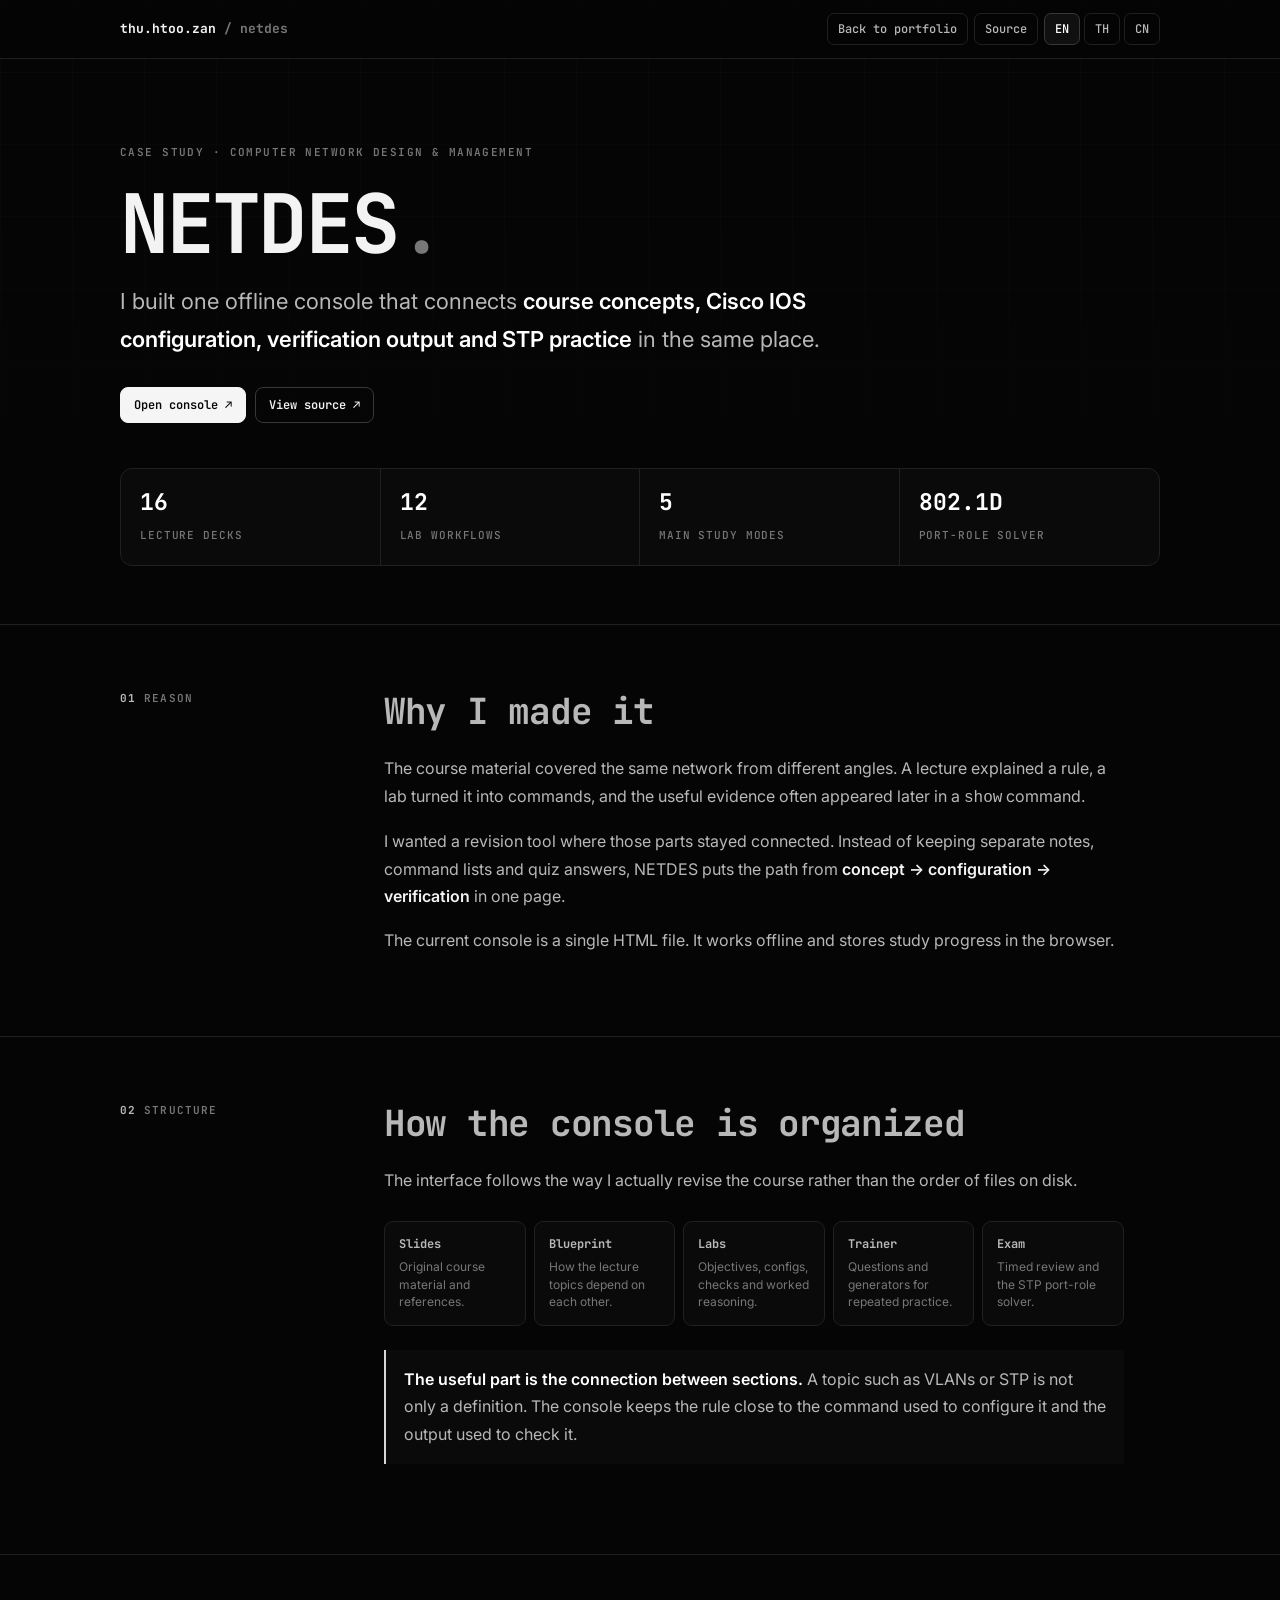
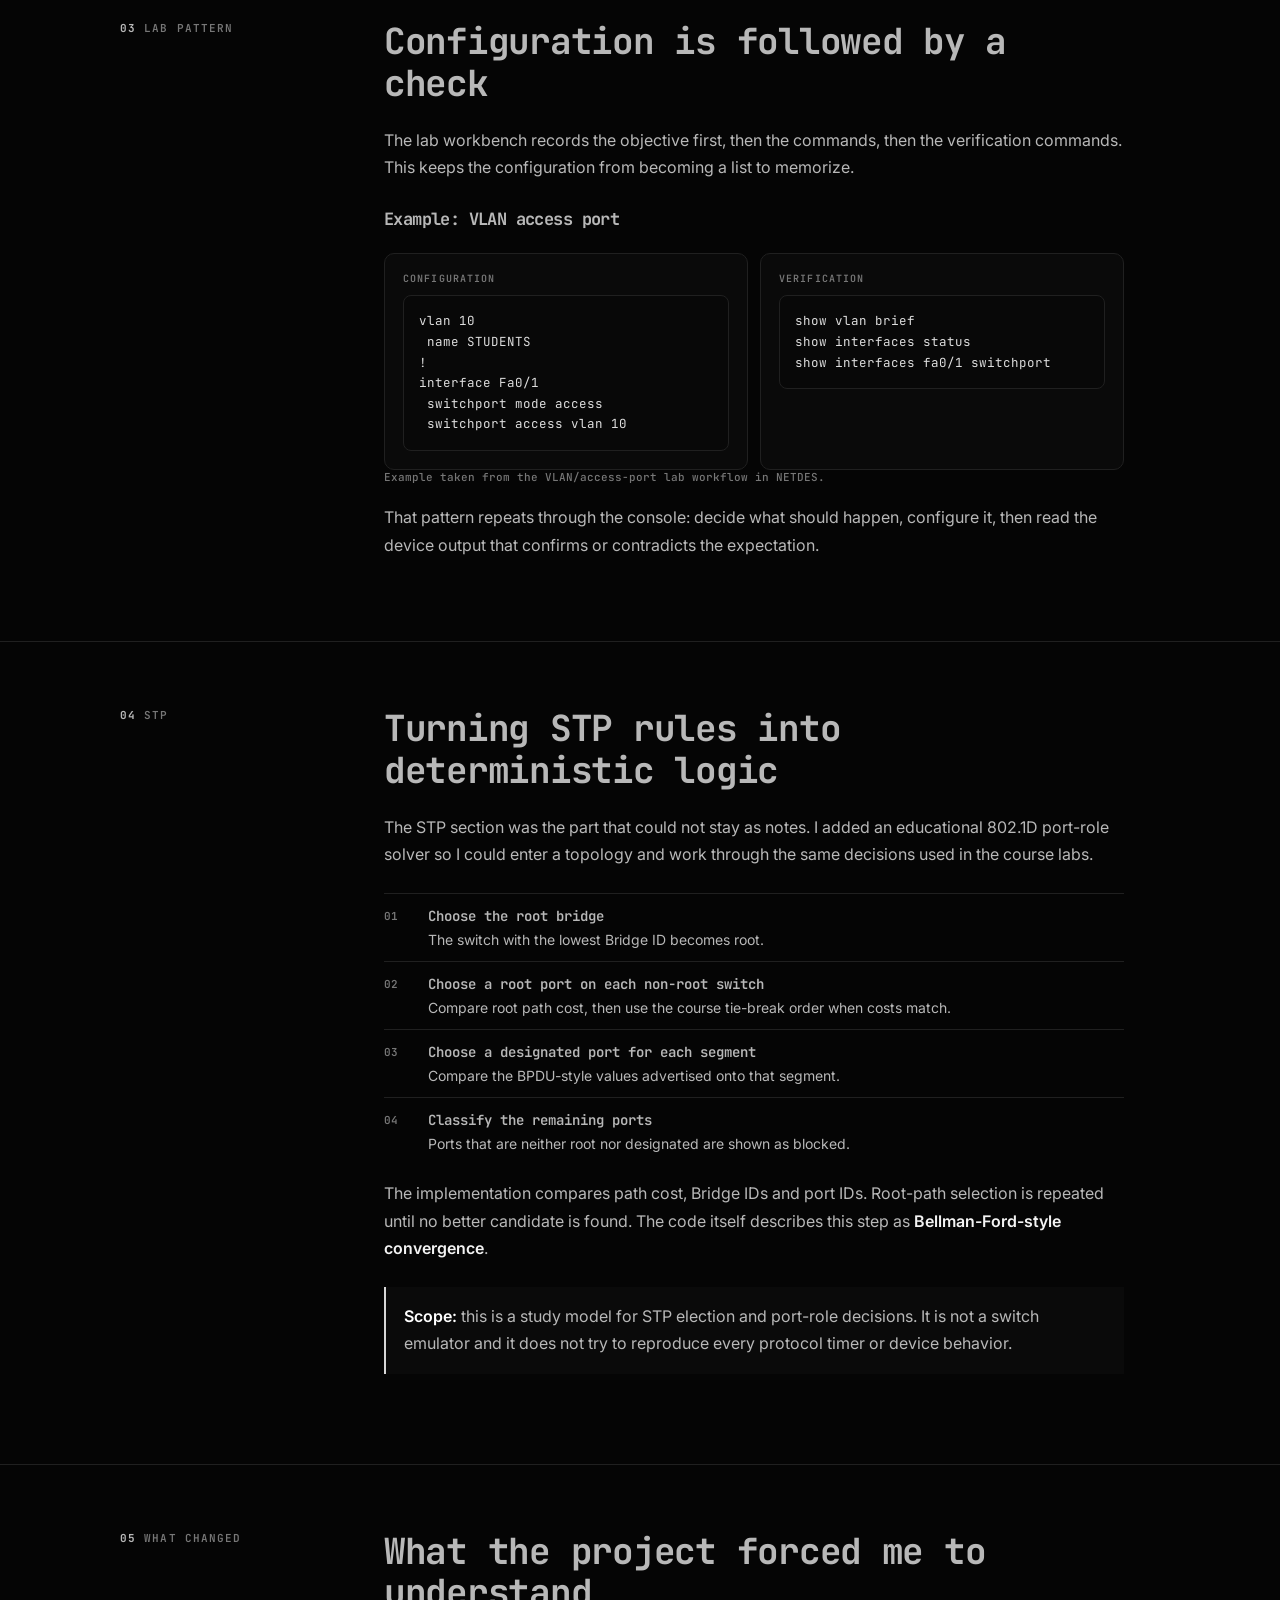
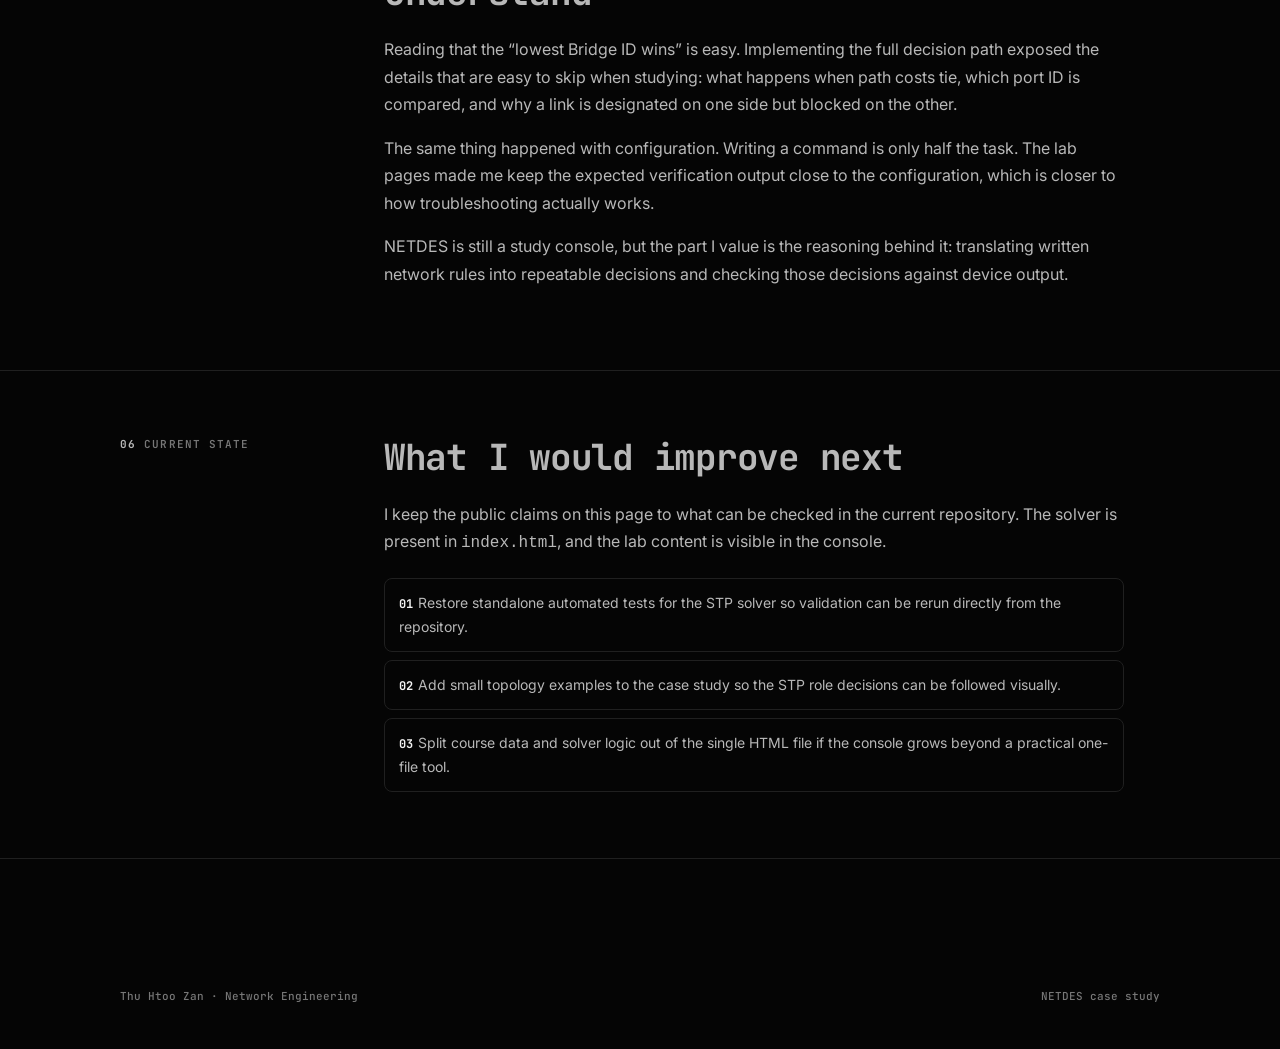
==== projects/netdes/index.html @ c9aa1bb5 "Add NETDES network engineering case study" ====
<!DOCTYPE html>
<html lang="en" data-theme="dark">
<head>
<meta charset="utf-8">
<meta name="viewport" content="width=device-width,initial-scale=1">
<title>NETDES Case Study | Thu Htoo Zan</title>
<meta name="description" content="NETDES case study: how I turned Computer Network Design & Management course material into an offline console for labs, verification and STP practice.">
<meta name="theme-color" content="#050505">
<link rel="canonical" href="https://zann208.github.io/projects/netdes/">
<link rel="preconnect" href="https://fonts.googleapis.com">
<link rel="preconnect" href="https://fonts.gstatic.com" crossorigin>
<link href="https://fonts.googleapis.com/css2?family=Inter:wght@400;500;600;700&family=JetBrains+Mono:wght@400;500;600;700&family=Noto+Sans+Thai:wght@400;500;600&family=Noto+Sans+SC:wght@400;500;600&display=swap" rel="stylesheet">
<style>
:root{
  --bg:#050505;--s1:#0a0a0a;--s2:#101010;--bd:#202020;--bd2:#383838;
  --fg:#f3f3f3;--fg2:#b8b8b8;--fg3:#777;--white:#fff;
  --mono:"JetBrains Mono",ui-monospace,SFMono-Regular,Menlo,Consolas,monospace;
  --sans:"Inter","Noto Sans Thai","Noto Sans SC",system-ui,-apple-system,"Segoe UI",sans-serif;
  --max:1040px;--text:740px;--r:12px;
}
*{box-sizing:border-box}
html{scroll-behavior:smooth}
body{margin:0;background:var(--bg);color:var(--fg);font-family:var(--sans);line-height:1.72;-webkit-font-smoothing:antialiased}
body::before{content:"";position:fixed;inset:0;z-index:-1;pointer-events:none;background-image:linear-gradient(rgba(255,255,255,.025) 1px,transparent 1px),linear-gradient(90deg,rgba(255,255,255,.025) 1px,transparent 1px);background-size:72px 72px;mask-image:linear-gradient(to bottom,#000,transparent 62%)}
a{color:var(--fg);text-decoration:none}
a:hover{color:#fff}
.wrap{width:min(var(--max),calc(100% - 2.5rem));margin:auto}
.top{position:sticky;top:0;z-index:20;border-bottom:1px solid var(--bd);background:rgba(5,5,5,.84);backdrop-filter:blur(14px)}
.top-in{min-height:58px;display:flex;align-items:center;gap:16px}
.brand{font-family:var(--mono);font-size:13px;font-weight:700;white-space:nowrap}.brand span{color:var(--fg3)}
.top-links{margin-left:auto;display:flex;align-items:center;gap:6px}
.top-links a,.lang button{font:500 12px var(--mono);border:1px solid var(--bd);background:transparent;color:var(--fg2);padding:7px 10px;border-radius:7px;cursor:pointer}
.top-links a:hover,.lang button:hover,.lang button[aria-pressed="true"]{border-color:var(--bd2);color:#fff;background:var(--s2)}
.lang{display:flex;gap:4px}
.hero{padding:86px 0 58px;border-bottom:1px solid var(--bd)}
.eyebrow{font:600 11px var(--mono);letter-spacing:.13em;text-transform:uppercase;color:var(--fg3);margin-bottom:17px}
h1,h2,h3{margin:0;font-family:var(--mono);letter-spacing:-.035em;line-height:1.16}
h1{font-size:clamp(42px,8vw,82px);margin-bottom:12px}
.hero h1 span{color:var(--fg3);font-weight:400}
.hero-lede{font-size:clamp(18px,2.5vw,22px);color:var(--fg2);max-width:760px;margin:0 0 28px}
.hero-lede strong{color:#fff;font-weight:600}
.actions{display:flex;gap:9px;flex-wrap:wrap}.btn{display:inline-flex;align-items:center;gap:7px;font:600 12px var(--mono);border:1px solid var(--bd2);padding:9px 13px;border-radius:8px}.btn.primary{background:#f5f5f5;color:#050505;border-color:#f5f5f5}.btn:hover{transform:translateY(-1px)}
.facts{display:grid;grid-template-columns:repeat(4,1fr);border:1px solid var(--bd);border-radius:var(--r);overflow:hidden;margin-top:45px;background:var(--s1)}
.fact{padding:18px 19px;border-right:1px solid var(--bd)}.fact:last-child{border-right:0}.fact b{display:block;font:700 23px var(--mono);color:#fff;margin-bottom:3px}.fact span{font:500 11px var(--mono);color:var(--fg3);text-transform:uppercase;letter-spacing:.08em}
main{padding-bottom:92px}
.sec{padding:66px 0;border-bottom:1px solid var(--bd)}
.sec-grid{display:grid;grid-template-columns:210px minmax(0,var(--text));gap:54px;align-items:start}
.sec-no{font:600 11px var(--mono);color:var(--fg3);letter-spacing:.1em;text-transform:uppercase;position:sticky;top:82px}.sec-no b{color:var(--fg2);margin-right:8px}
.sec h2{font-size:clamp(25px,4vw,36px);margin-bottom:22px}.sec h3{font-size:17px;margin:28px 0 10px}.copy{color:var(--fg2);font-size:16px}.copy p{margin:0 0 16px}.copy strong{color:var(--fg);font-weight:600}
.flow{display:grid;grid-template-columns:repeat(5,1fr);gap:8px;margin-top:27px}.step{border:1px solid var(--bd);border-radius:9px;padding:14px;background:var(--s1)}.step b{display:block;font:700 12px var(--mono);margin-bottom:6px}.step span{display:block;color:var(--fg3);font-size:12px;line-height:1.45}
.proof{display:grid;grid-template-columns:1fr 1fr;gap:12px;margin-top:24px}.box{border:1px solid var(--bd);border-radius:10px;background:var(--s1);padding:18px}.box-label{font:600 10px var(--mono);letter-spacing:.11em;text-transform:uppercase;color:var(--fg3);margin-bottom:10px}.box p{margin:0;color:var(--fg2);font-size:14px}
pre{margin:0;background:#080808;border:1px solid var(--bd);border-radius:8px;padding:15px;overflow:auto;color:#dedede;font:12.5px/1.65 var(--mono)}
.verify{margin-top:10px}
.logic{counter-reset:logic;display:grid;gap:9px;margin:24px 0}.logic div{counter-increment:logic;display:grid;grid-template-columns:34px 1fr;gap:10px;border-top:1px solid var(--bd);padding-top:13px}.logic div::before{content:counter(logic,decimal-leading-zero);font:600 11px var(--mono);color:var(--fg3);padding-top:2px}.logic b{display:block;font:600 14px var(--mono);margin-bottom:3px}.logic span{color:var(--fg2);font-size:14px}
.callout{border-left:2px solid #d7d7d7;background:var(--s1);padding:16px 18px;margin:24px 0;color:var(--fg2)}.callout strong{color:#fff}
.code-note{font:500 11px var(--mono);color:var(--fg3);margin:9px 0 0}
.next{display:grid;gap:8px;margin-top:20px}.next div{border:1px solid var(--bd);border-radius:8px;padding:12px 14px;color:var(--fg2);font-size:14px}.next b{color:var(--fg);font-family:var(--mono);font-size:12px;margin-right:5px}
.footer{padding:38px 0 50px;color:var(--fg3);font:500 11px var(--mono);display:flex;justify-content:space-between;gap:20px;flex-wrap:wrap}
[data-lang-panel]{display:none}[data-lang-panel].on{display:block}
@media(max-width:820px){.top-links>a:not(.source){display:none}.facts{grid-template-columns:1fr 1fr}.fact:nth-child(2){border-right:0}.fact:nth-child(-n+2){border-bottom:1px solid var(--bd)}.sec-grid{grid-template-columns:1fr;gap:16px}.sec-no{position:static}.flow{grid-template-columns:1fr 1fr}.proof{grid-template-columns:1fr}}
@media(max-width:520px){.wrap{width:min(var(--max),calc(100% - 1.5rem))}.hero{padding-top:58px}.top-in{gap:8px}.brand{font-size:11px}.lang button{padding:6px 7px}.facts{grid-template-columns:1fr}.fact{border-right:0!important;border-bottom:1px solid var(--bd)}.fact:last-child{border-bottom:0}.flow{grid-template-columns:1fr}.actions{display:grid}.btn{justify-content:center}}
</style>
</head>
<body>
<header class="top"><div class="wrap top-in">
  <a class="brand" href="/">thu.htoo.zan <span>/ netdes</span></a>
  <div class="top-links">
    <a href="/" data-t="back">Back to portfolio</a>
    <a class="source" href="https://github.com/Zann208/netdes" target="_blank" rel="noopener" data-t="source">Source</a>
    <div class="lang" role="group" aria-label="Language">
      <button type="button" data-lang="en" aria-pressed="true">EN</button><button type="button" data-lang="th" aria-pressed="false">TH</button><button type="button" data-lang="zh" aria-pressed="false">CN</button>
    </div>
  </div>
</div></header>

<div data-lang-panel="en" class="on">
<header class="hero"><div class="wrap">
  <div class="eyebrow">Case study · Computer Network Design &amp; Management</div>
  <h1>NETDES<span>.</span></h1>
  <p class="hero-lede">I built one offline console that connects <strong>course concepts, Cisco IOS configuration, verification output and STP practice</strong> in the same place.</p>
  <div class="actions"><a class="btn primary" href="https://zann208.github.io/netdes/" target="_blank" rel="noopener">Open console ↗</a><a class="btn" href="https://github.com/Zann208/netdes" target="_blank" rel="noopener">View source ↗</a></div>
  <div class="facts"><div class="fact"><b>16</b><span>lecture decks</span></div><div class="fact"><b>12</b><span>lab workflows</span></div><div class="fact"><b>5</b><span>main study modes</span></div><div class="fact"><b>802.1D</b><span>port-role solver</span></div></div>
</div></header>
<main>
<section class="sec"><div class="wrap sec-grid"><div class="sec-no"><b>01</b>Reason</div><div class="copy"><h2>Why I made it</h2><p>The course material covered the same network from different angles. A lecture explained a rule, a lab turned it into commands, and the useful evidence often appeared later in a <code>show</code> command.</p><p>I wanted a revision tool where those parts stayed connected. Instead of keeping separate notes, command lists and quiz answers, NETDES puts the path from <strong>concept → configuration → verification</strong> in one page.</p><p>The current console is a single HTML file. It works offline and stores study progress in the browser.</p></div></div></section>

<section class="sec"><div class="wrap sec-grid"><div class="sec-no"><b>02</b>Structure</div><div class="copy"><h2>How the console is organized</h2><p>The interface follows the way I actually revise the course rather than the order of files on disk.</p><div class="flow"><div class="step"><b>Slides</b><span>Original course material and references.</span></div><div class="step"><b>Blueprint</b><span>How the lecture topics depend on each other.</span></div><div class="step"><b>Labs</b><span>Objectives, configs, checks and worked reasoning.</span></div><div class="step"><b>Trainer</b><span>Questions and generators for repeated practice.</span></div><div class="step"><b>Exam</b><span>Timed review and the STP port-role solver.</span></div></div><div class="callout"><strong>The useful part is the connection between sections.</strong> A topic such as VLANs or STP is not only a definition. The console keeps the rule close to the command used to configure it and the output used to check it.</div></div></div></section>

<section class="sec"><div class="wrap sec-grid"><div class="sec-no"><b>03</b>Lab pattern</div><div class="copy"><h2>Configuration is followed by a check</h2><p>The lab workbench records the objective first, then the commands, then the verification commands. This keeps the configuration from becoming a list to memorize.</p><h3>Example: VLAN access port</h3><div class="proof"><div class="box"><div class="box-label">Configuration</div><pre>vlan 10
 name STUDENTS
!
interface Fa0/1
 switchport mode access
 switchport access vlan 10</pre></div><div class="box"><div class="box-label">Verification</div><pre>show vlan brief
show interfaces status
show interfaces fa0/1 switchport</pre></div></div><p class="code-note">Example taken from the VLAN/access-port lab workflow in NETDES.</p><p style="margin-top:20px">That pattern repeats through the console: decide what should happen, configure it, then read the device output that confirms or contradicts the expectation.</p></div></div></section>

<section class="sec"><div class="wrap sec-grid"><div class="sec-no"><b>04</b>STP</div><div class="copy"><h2>Turning STP rules into deterministic logic</h2><p>The STP section was the part that could not stay as notes. I added an educational 802.1D port-role solver so I could enter a topology and work through the same decisions used in the course labs.</p><div class="logic"><div><span><b>Choose the root bridge</b>The switch with the lowest Bridge ID becomes root.</span></div><div><span><b>Choose a root port on each non-root switch</b>Compare root path cost, then use the course tie-break order when costs match.</span></div><div><span><b>Choose a designated port for each segment</b>Compare the BPDU-style values advertised onto that segment.</span></div><div><span><b>Classify the remaining ports</b>Ports that are neither root nor designated are shown as blocked.</span></div></div><p>The implementation compares path cost, Bridge IDs and port IDs. Root-path selection is repeated until no better candidate is found. The code itself describes this step as <strong>Bellman-Ford-style convergence</strong>.</p><div class="callout"><strong>Scope:</strong> this is a study model for STP election and port-role decisions. It is not a switch emulator and it does not try to reproduce every protocol timer or device behavior.</div></div></div></section>

<section class="sec"><div class="wrap sec-grid"><div class="sec-no"><b>05</b>What changed</div><div class="copy"><h2>What the project forced me to understand</h2><p>Reading that the “lowest Bridge ID wins” is easy. Implementing the full decision path exposed the details that are easy to skip when studying: what happens when path costs tie, which port ID is compared, and why a link is designated on one side but blocked on the other.</p><p>The same thing happened with configuration. Writing a command is only half the task. The lab pages made me keep the expected verification output close to the configuration, which is closer to how troubleshooting actually works.</p><p>NETDES is still a study console, but the part I value is the reasoning behind it: translating written network rules into repeatable decisions and checking those decisions against device output.</p></div></div></section>

<section class="sec"><div class="wrap sec-grid"><div class="sec-no"><b>06</b>Current state</div><div class="copy"><h2>What I would improve next</h2><p>I keep the public claims on this page to what can be checked in the current repository. The solver is present in <code>index.html</code>, and the lab content is visible in the console.</p><div class="next"><div><b>01</b>Restore standalone automated tests for the STP solver so validation can be rerun directly from the repository.</div><div><b>02</b>Add small topology examples to the case study so the STP role decisions can be followed visually.</div><div><b>03</b>Split course data and solver logic out of the single HTML file if the console grows beyond a practical one-file tool.</div></div></div></div></section>
</main>
<footer class="wrap footer"><span>Thu Htoo Zan · Network Engineering</span><span>NETDES case study</span></footer>
</div>

<div data-lang-panel="th">
<header class="hero"><div class="wrap"><div class="eyebrow">กรณีศึกษา · Computer Network Design &amp; Management</div><h1>NETDES<span>.</span></h1><p class="hero-lede">ผมสร้างคอนโซลออฟไลน์หนึ่งหน้าเพื่อเชื่อม <strong>แนวคิดในวิชา การตั้งค่า Cisco IOS ผลลัพธ์สำหรับตรวจสอบ และการฝึก STP</strong> ไว้ในที่เดียว</p><div class="actions"><a class="btn primary" href="https://zann208.github.io/netdes/" target="_blank" rel="noopener">เปิดคอนโซล ↗</a><a class="btn" href="https://github.com/Zann208/netdes" target="_blank" rel="noopener">ดูซอร์ส ↗</a></div><div class="facts"><div class="fact"><b>16</b><span>ชุดสไลด์</span></div><div class="fact"><b>12</b><span>เวิร์กโฟลว์แล็บ</span></div><div class="fact"><b>5</b><span>โหมดการเรียนหลัก</span></div><div class="fact"><b>802.1D</b><span>ตัวแก้ port role</span></div></div></div></header>
<main>
<section class="sec"><div class="wrap sec-grid"><div class="sec-no"><b>01</b>เหตุผล</div><div class="copy"><h2>ทำไมผมถึงสร้างมัน</h2><p>เนื้อหาในวิชาอธิบายเครือข่ายเดียวกันจากหลายมุม สไลด์อธิบายกฎ แล็บเปลี่ยนกฎนั้นเป็นคำสั่ง และหลักฐานที่ใช้ตรวจสอบมักอยู่ในผลของคำสั่ง <code>show</code></p><p>ผมต้องการเครื่องมือทบทวนที่ส่วนเหล่านี้ยังเชื่อมกันอยู่ จึงรวมเส้นทาง <strong>แนวคิด → การตั้งค่า → การตรวจสอบ</strong> ไว้ในหน้าเดียว</p><p>คอนโซลปัจจุบันเป็น HTML ไฟล์เดียว ใช้งานออฟไลน์ได้ และบันทึกความคืบหน้าไว้ในเบราว์เซอร์</p></div></div></section>
<section class="sec"><div class="wrap sec-grid"><div class="sec-no"><b>02</b>โครงสร้าง</div><div class="copy"><h2>คอนโซลถูกจัดอย่างไร</h2><p>อินเทอร์เฟซเรียงตามวิธีที่ผมใช้ทบทวนจริง ไม่ได้เรียงตามชื่อไฟล์ของวิชา</p><div class="flow"><div class="step"><b>Slides</b><span>เอกสารต้นฉบับของวิชา</span></div><div class="step"><b>Blueprint</b><span>ความสัมพันธ์ระหว่างหัวข้อ</span></div><div class="step"><b>Labs</b><span>เป้าหมาย คอนฟิก การตรวจสอบ และเหตุผล</span></div><div class="step"><b>Trainer</b><span>คำถามและตัวสร้างโจทย์เพื่อฝึกซ้ำ</span></div><div class="step"><b>Exam</b><span>การทบทวนจับเวลาและตัวแก้ STP</span></div></div><div class="callout"><strong>สิ่งสำคัญคือการเชื่อมระหว่างส่วนต่าง ๆ</strong> VLAN หรือ STP ไม่ได้จบแค่คำจำกัดความ กฎอยู่ใกล้คำสั่งที่ใช้ตั้งค่าและผลลัพธ์ที่ใช้ตรวจสอบ</div></div></div></section>
<section class="sec"><div class="wrap sec-grid"><div class="sec-no"><b>03</b>รูปแบบแล็บ</div><div class="copy"><h2>ตั้งค่าแล้วต้องตรวจสอบ</h2><p>แต่ละแล็บเริ่มจากเป้าหมาย ตามด้วยคำสั่งตั้งค่า และคำสั่งตรวจสอบ เพื่อไม่ให้คอนฟิกกลายเป็นเพียงรายการคำสั่งที่ต้องจำ</p><h3>ตัวอย่าง: VLAN access port</h3><div class="proof"><div class="box"><div class="box-label">Configuration</div><pre>vlan 10
 name STUDENTS
!
interface Fa0/1
 switchport mode access
 switchport access vlan 10</pre></div><div class="box"><div class="box-label">Verification</div><pre>show vlan brief
show interfaces status
show interfaces fa0/1 switchport</pre></div></div><p class="code-note">ตัวอย่างจากเวิร์กโฟลว์แล็บ VLAN/access-port ใน NETDES</p><p style="margin-top:20px">รูปแบบนี้ใช้ซ้ำทั้งคอนโซล: คาดการณ์สิ่งที่ควรเกิด ตั้งค่า แล้วอ่านผลลัพธ์ของอุปกรณ์เพื่อยืนยันหรือหาสิ่งที่ผิดจากที่คาด</p></div></div></section>
<section class="sec"><div class="wrap sec-grid"><div class="sec-no"><b>04</b>STP</div><div class="copy"><h2>เปลี่ยนกฎ STP ให้เป็นตรรกะที่ตัดสินได้แน่นอน</h2><p>ส่วน STP เป็นส่วนที่ผมไม่อยากเก็บไว้เป็นโน้ตอย่างเดียว ผมจึงเพิ่มตัวแก้ port role แบบ 802.1D สำหรับการเรียน เพื่อใส่ topology และเดินตามลำดับการตัดสินใจแบบเดียวกับในแล็บ</p><div class="logic"><div><span><b>เลือก Root Bridge</b>สวิตช์ที่มี Bridge ID ต่ำสุดเป็น root</span></div><div><span><b>เลือก Root Port ของสวิตช์ที่ไม่ใช่ root</b>เทียบ root path cost และใช้ลำดับ tie-break ของวิชาเมื่อค่าเท่ากัน</span></div><div><span><b>เลือก Designated Port ของแต่ละ segment</b>เทียบค่าที่โฆษณาออกมาคล้าย BPDU บน segment นั้น</span></div><div><span><b>จัดประเภทพอร์ตที่เหลือ</b>พอร์ตที่ไม่ใช่ root หรือ designated จะแสดงเป็น blocked</span></div></div><p>โค้ดเทียบ path cost, Bridge ID และ port ID การเลือกเส้นทางไป root จะทำซ้ำจนไม่มี candidate ที่ดีกว่า โดยในโค้ดเรียกขั้นตอนนี้ว่า <strong>Bellman-Ford-style convergence</strong></p><div class="callout"><strong>ขอบเขต:</strong> ตัวแก้นี้เป็นโมเดลสำหรับเรียนเรื่องการเลือก STP และ port role ไม่ใช่ switch emulator และไม่ได้จำลอง timer หรือพฤติกรรมของอุปกรณ์ทุกอย่าง</div></div></div></section>
<section class="sec"><div class="wrap sec-grid"><div class="sec-no"><b>05</b>สิ่งที่ได้</div><div class="copy"><h2>โปรเจกต์นี้บังคับให้ผมเข้าใจอะไรจริง ๆ</h2><p>การอ่านว่า “Bridge ID ต่ำสุดชนะ” นั้นง่าย แต่เมื่อเขียนเป็นตรรกะจริง รายละเอียดที่มักถูกข้ามจะเห็นชัดขึ้น เช่น เมื่อ path cost เท่ากันต้องเทียบอะไรต่อ port ID ไหนมีผล และทำไมลิงก์หนึ่งจึงเป็น designated ฝั่งหนึ่งแต่ blocked อีกฝั่ง</p><p>เรื่องคอนฟิกก็เหมือนกัน การพิมพ์คำสั่งเป็นเพียงครึ่งหนึ่งของงาน หน้าแล็บทำให้ผมต้องวางผลลัพธ์ที่คาดว่าจะเห็นไว้ใกล้คอนฟิก ซึ่งใกล้กับวิธีคิดตอน troubleshooting มากกว่า</p><p>NETDES ยังเป็นคอนโซลเพื่อการเรียน แต่ส่วนที่มีค่าที่สุดสำหรับผมคือการเปลี่ยนกฎของเครือข่ายที่เขียนเป็นข้อความ ให้กลายเป็นการตัดสินใจที่ทำซ้ำได้และตรวจสอบกับผลลัพธ์ของอุปกรณ์</p></div></div></section>
<section class="sec"><div class="wrap sec-grid"><div class="sec-no"><b>06</b>สถานะปัจจุบัน</div><div class="copy"><h2>สิ่งที่ผมจะปรับต่อ</h2><p>ข้อมูลบนหน้านี้อ้างอิงเฉพาะสิ่งที่ตรวจสอบได้จาก repository ปัจจุบัน ตัวแก้ STP อยู่ใน <code>index.html</code> และเนื้อหาแล็บเปิดดูได้ในคอนโซล</p><div class="next"><div><b>01</b>นำ automated tests ของ STP solver กลับมาเป็นไฟล์แยก เพื่อให้รันทดสอบซ้ำจาก repository ได้</div><div><b>02</b>เพิ่ม topology ตัวอย่างขนาดเล็กใน case study เพื่อให้ตามการเลือก port role ได้ด้วยภาพ</div><div><b>03</b>แยกข้อมูลวิชาและ solver logic ออกจาก HTML ไฟล์เดียว หากคอนโซลใหญ่เกินขนาดที่เหมาะกับเครื่องมือแบบไฟล์เดียว</div></div></div></div></section>
</main><footer class="wrap footer"><span>Thu Htoo Zan · Network Engineering</span><span>NETDES case study</span></footer>
</div>

<div data-lang-panel="zh">
<header class="hero"><div class="wrap"><div class="eyebrow">案例分析 · Computer Network Design &amp; Management</div><h1>NETDES<span>.</span></h1><p class="hero-lede">我做了一个离线控制台，把<strong>课程概念、Cisco IOS 配置、验证输出和 STP 练习</strong>放在同一个地方。</p><div class="actions"><a class="btn primary" href="https://zann208.github.io/netdes/" target="_blank" rel="noopener">打开控制台 ↗</a><a class="btn" href="https://github.com/Zann208/netdes" target="_blank" rel="noopener">查看源码 ↗</a></div><div class="facts"><div class="fact"><b>16</b><span>套课件</span></div><div class="fact"><b>12</b><span>个实验流程</span></div><div class="fact"><b>5</b><span>个主要学习模式</span></div><div class="fact"><b>802.1D</b><span>端口角色求解器</span></div></div></div></header>
<main>
<section class="sec"><div class="wrap sec-grid"><div class="sec-no"><b>01</b>原因</div><div class="copy"><h2>为什么做这个工具</h2><p>课程材料从不同角度描述同一张网络。课件解释规则，实验把规则变成命令，而真正用于确认结果的证据通常出现在后面的 <code>show</code> 命令输出里。</p><p>我想要一个能让这些部分保持联系的复习工具，所以把<strong>概念 → 配置 → 验证</strong>放到同一页。</p><p>目前整个控制台是一个 HTML 文件，可以离线使用，学习进度保存在浏览器本地。</p></div></div></section>
<section class="sec"><div class="wrap sec-grid"><div class="sec-no"><b>02</b>结构</div><div class="copy"><h2>控制台如何组织</h2><p>界面按我实际复习课程的方式组织，而不是按课程文件名排列。</p><div class="flow"><div class="step"><b>Slides</b><span>课程原始材料与参考内容</span></div><div class="step"><b>Blueprint</b><span>各讲内容之间的依赖关系</span></div><div class="step"><b>Labs</b><span>目标、配置、检查和推理过程</span></div><div class="step"><b>Trainer</b><span>问题与生成器，用于重复练习</span></div><div class="step"><b>Exam</b><span>计时复习和 STP 端口角色求解器</span></div></div><div class="callout"><strong>真正有用的是各部分之间的连接。</strong> VLAN 或 STP 不只是定义。规则旁边就是配置命令和用于检查结果的输出。</div></div></div></section>
<section class="sec"><div class="wrap sec-grid"><div class="sec-no"><b>03</b>实验模式</div><div class="copy"><h2>配置之后必须验证</h2><p>实验页面先记录目标，再给出配置，最后列出验证命令。这样配置就不会变成单纯背诵的命令清单。</p><h3>例子：VLAN access port</h3><div class="proof"><div class="box"><div class="box-label">Configuration</div><pre>vlan 10
 name STUDENTS
!
interface Fa0/1
 switchport mode access
 switchport access vlan 10</pre></div><div class="box"><div class="box-label">Verification</div><pre>show vlan brief
show interfaces status
show interfaces fa0/1 switchport</pre></div></div><p class="code-note">例子来自 NETDES 的 VLAN/access-port 实验流程。</p><p style="margin-top:20px">这种模式贯穿整个控制台：先判断应该发生什么，再配置，然后读取设备输出，确认结果是否符合预期。</p></div></div></section>
<section class="sec"><div class="wrap sec-grid"><div class="sec-no"><b>04</b>STP</div><div class="copy"><h2>把 STP 规则变成确定的判断逻辑</h2><p>STP 是我不想只保留成笔记的一部分。我加入了一个用于学习的 802.1D 端口角色求解器，可以输入拓扑，并按照课程实验里的判断顺序处理。</p><div class="logic"><div><span><b>选择 Root Bridge</b>Bridge ID 最低的交换机成为 root。</span></div><div><span><b>为每台非 root 交换机选择 Root Port</b>先比较 root path cost，相同时按课程中的 tie-break 顺序继续比较。</span></div><div><span><b>为每个 segment 选择 Designated Port</b>比较该 segment 上交换机发送的 BPDU 类似值。</span></div><div><span><b>分类剩余端口</b>既不是 root port 也不是 designated port 的端口显示为 blocked。</span></div></div><p>实现中会比较 path cost、Bridge ID 和 port ID。root path 的选择会反复更新，直到没有更好的候选值。代码注释把这一过程称为 <strong>Bellman-Ford-style convergence</strong>。</p><div class="callout"><strong>范围：</strong>这是用于学习 STP 选举和端口角色判断的模型，不是交换机模拟器，也不会复现所有协议计时器或设备行为。</div></div></div></section>
<section class="sec"><div class="wrap sec-grid"><div class="sec-no"><b>05</b>理解</div><div class="copy"><h2>这个项目迫使我真正弄清楚什么</h2><p>读到“最低 Bridge ID 获胜”很简单，但把完整流程写成逻辑后，容易忽略的细节会变得明显：path cost 相同时下一步比较什么、哪个 port ID 参与判断，以及为什么同一条链路一侧是 designated，另一侧可能是 blocked。</p><p>配置也一样。输入命令只是任务的一半。实验页面让我把预期的验证输出放在配置旁边，这更接近实际排障时的思考方式。</p><p>NETDES 仍然是学习控制台，但我最重视的是背后的推理过程：把文字描述的网络规则转换成可重复的判断，再用设备输出来检查这些判断。</p></div></div></section>
<section class="sec"><div class="wrap sec-grid"><div class="sec-no"><b>06</b>当前状态</div><div class="copy"><h2>下一步会改什么</h2><p>这个页面只使用当前 repository 中可以直接检查的内容。STP 求解器在 <code>index.html</code> 中，实验内容也可以直接在控制台查看。</p><div class="next"><div><b>01</b>把 STP 求解器的自动测试恢复为独立文件，使验证过程可以直接从 repository 重新运行。</div><div><b>02</b>在案例页加入小型拓扑示例，让端口角色判断可以通过图形一步步跟踪。</div><div><b>03</b>如果控制台继续扩大，把课程数据和 solver logic 从单一 HTML 文件中拆分出来。</div></div></div></div></section>
</main><footer class="wrap footer"><span>Thu Htoo Zan · Network Engineering</span><span>NETDES case study</span></footer>
</div>

<script>
(function(){
  var buttons=[].slice.call(document.querySelectorAll('[data-lang]'));
  var panels=[].slice.call(document.querySelectorAll('[data-lang-panel]'));
  var labels={en:{back:'Back to portfolio',source:'Source'},th:{back:'กลับพอร์ตโฟลิโอ',source:'ซอร์ส'},zh:{back:'返回作品集',source:'源码'}};
  function setLang(lang){
    panels.forEach(function(p){p.classList.toggle('on',p.getAttribute('data-lang-panel')===lang)});
    buttons.forEach(function(b){b.setAttribute('aria-pressed',String(b.getAttribute('data-lang')===lang))});
    document.documentElement.lang=lang==='zh'?'zh-CN':lang;
    document.querySelectorAll('[data-t]').forEach(function(n){var k=n.getAttribute('data-t');n.textContent=labels[lang][k]});
    try{localStorage.setItem('caseLang',lang)}catch(e){}
    window.scrollTo({top:0,behavior:'instant'});
  }
  buttons.forEach(function(b){b.addEventListener('click',function(){setLang(b.getAttribute('data-lang'))})});
  var saved='en';try{saved=localStorage.getItem('caseLang')||localStorage.getItem('lang')||'en'}catch(e){}
  if(saved==='cn')saved='zh';if(!['en','th','zh'].includes(saved))saved='en';setLang(saved);
})();
</script>
</body>
</html>
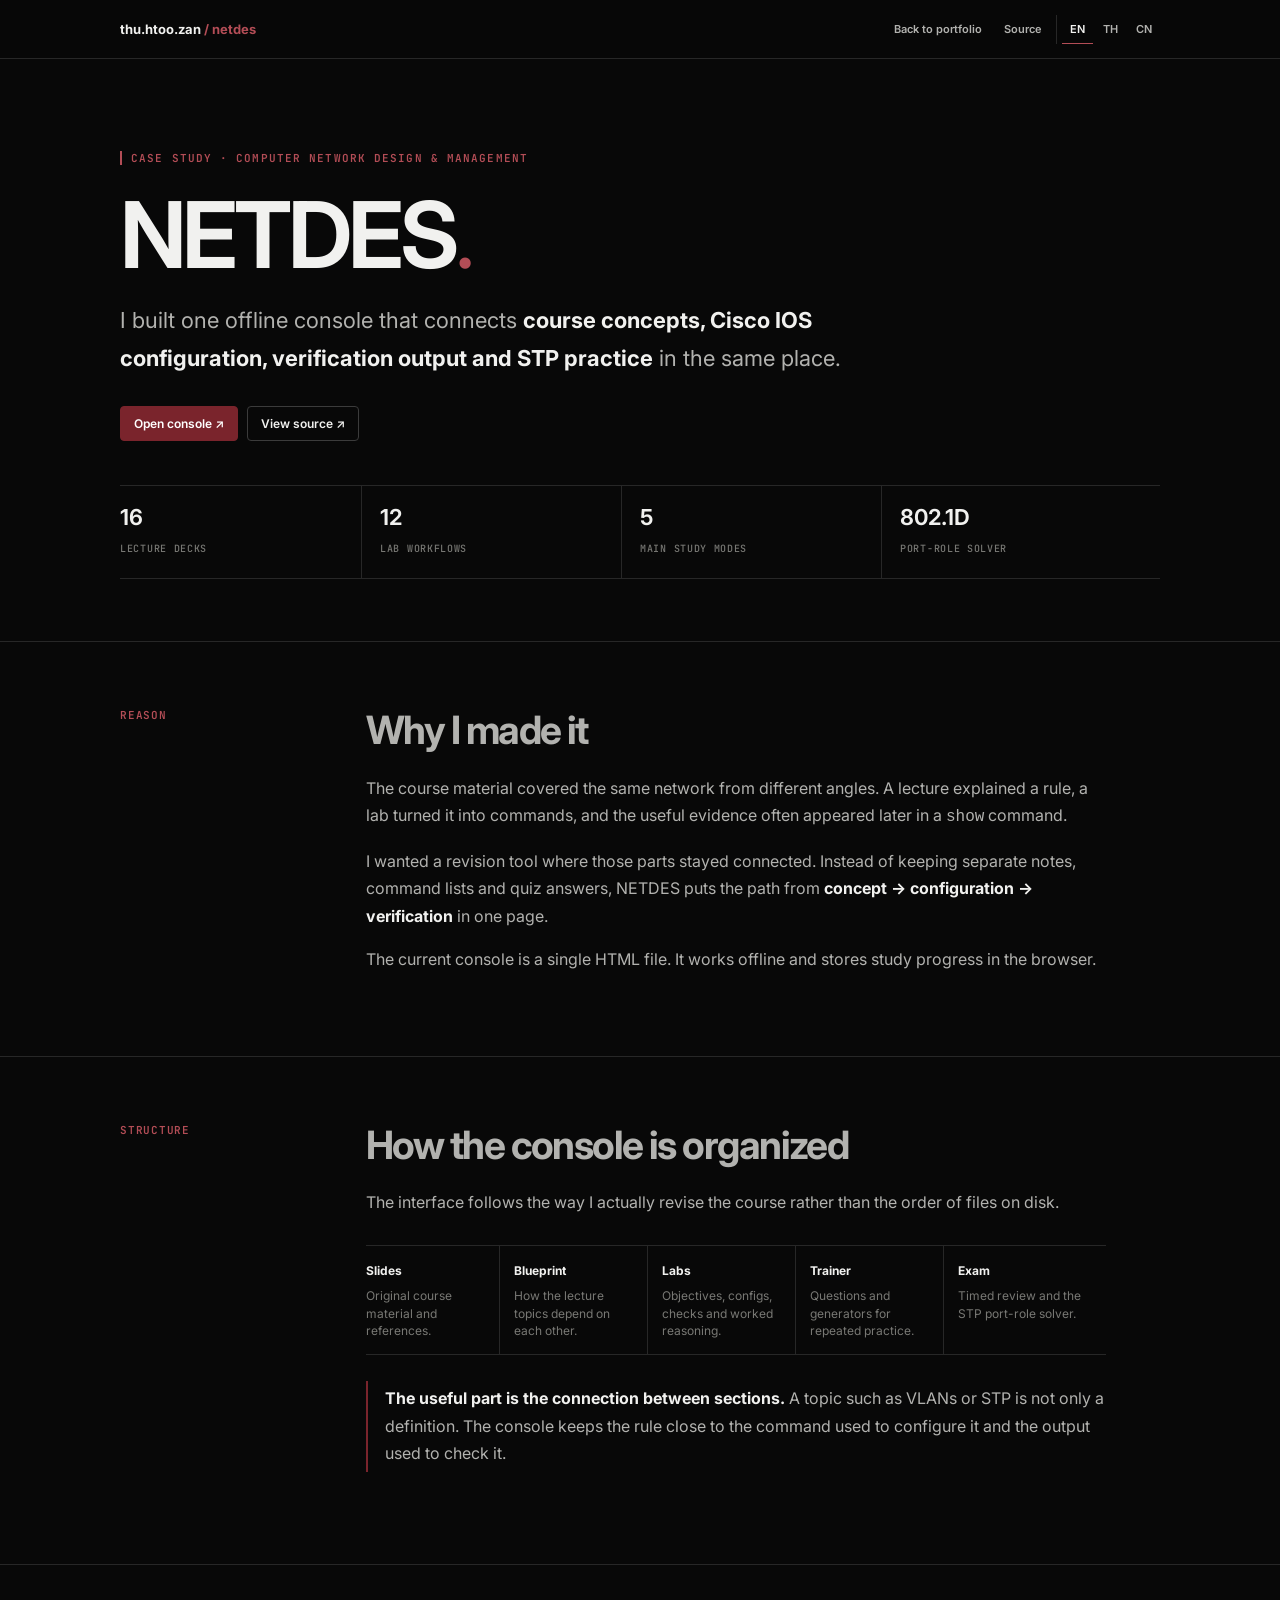
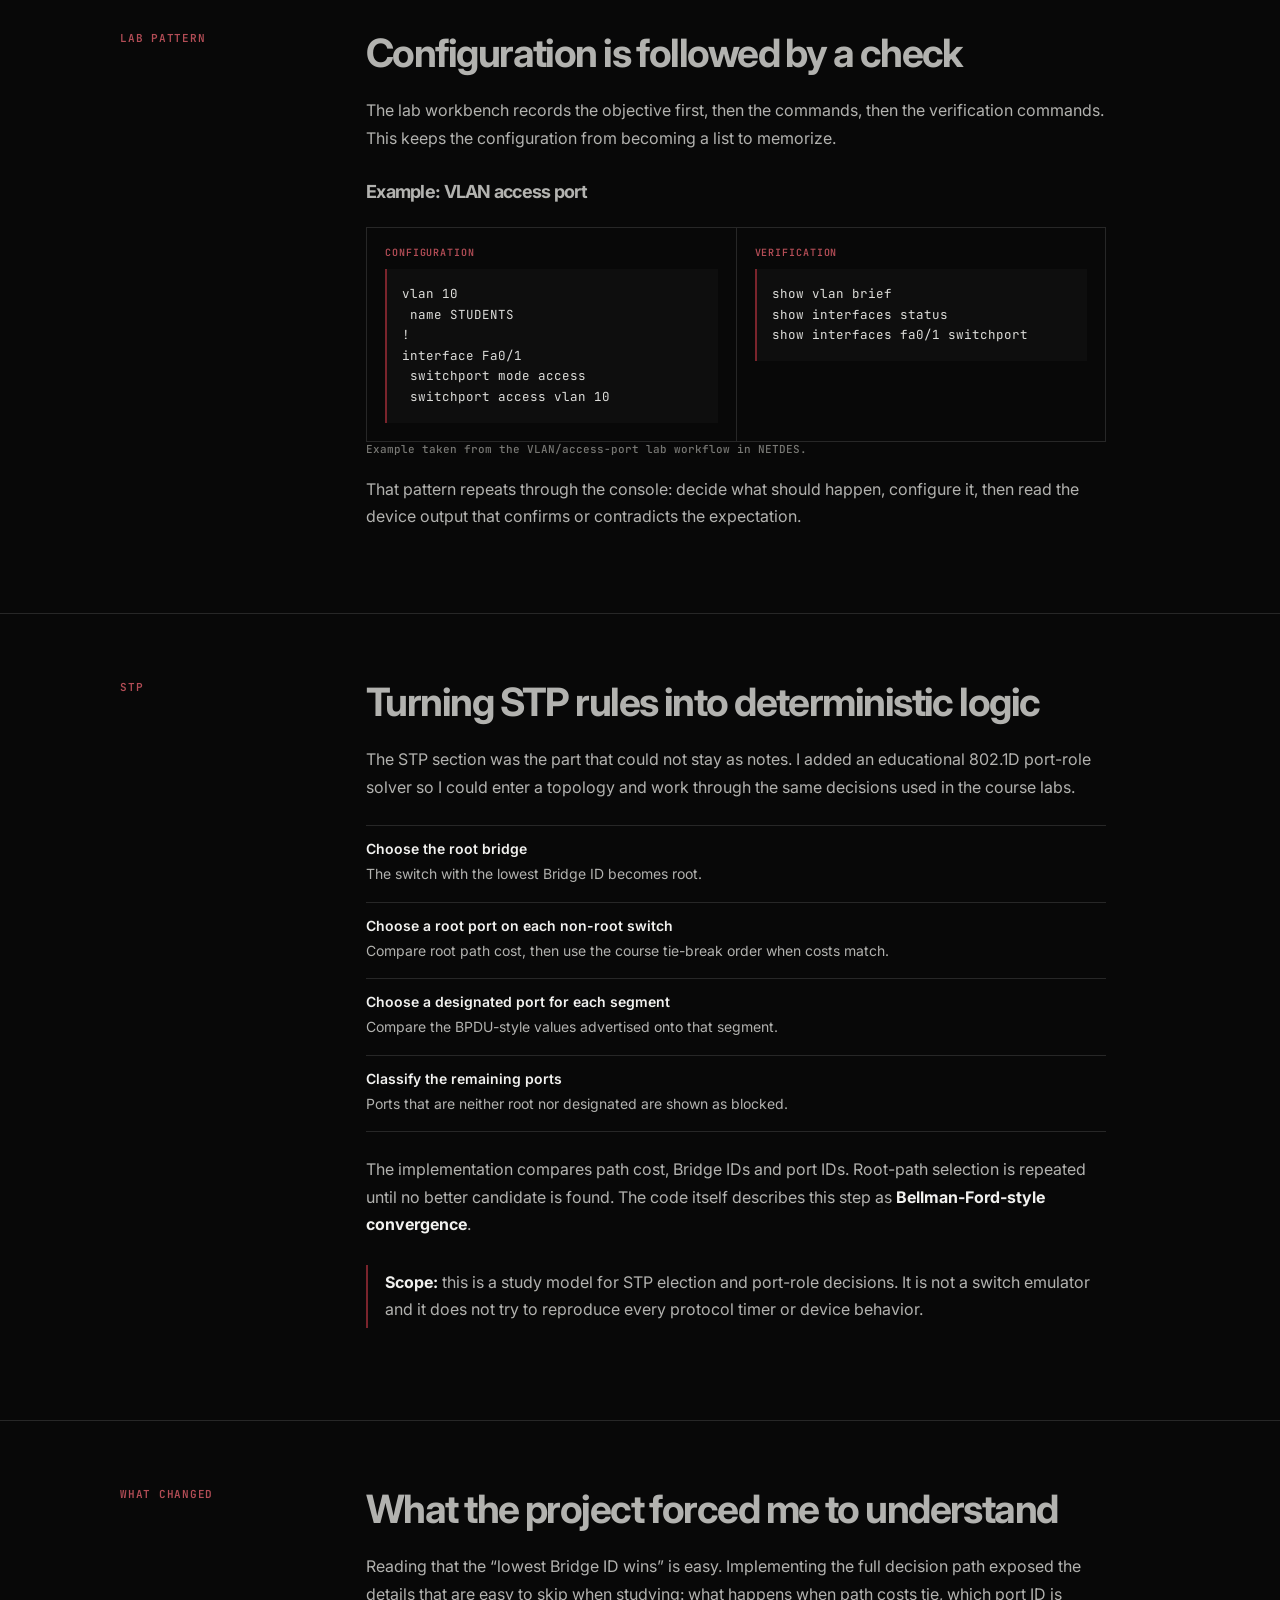
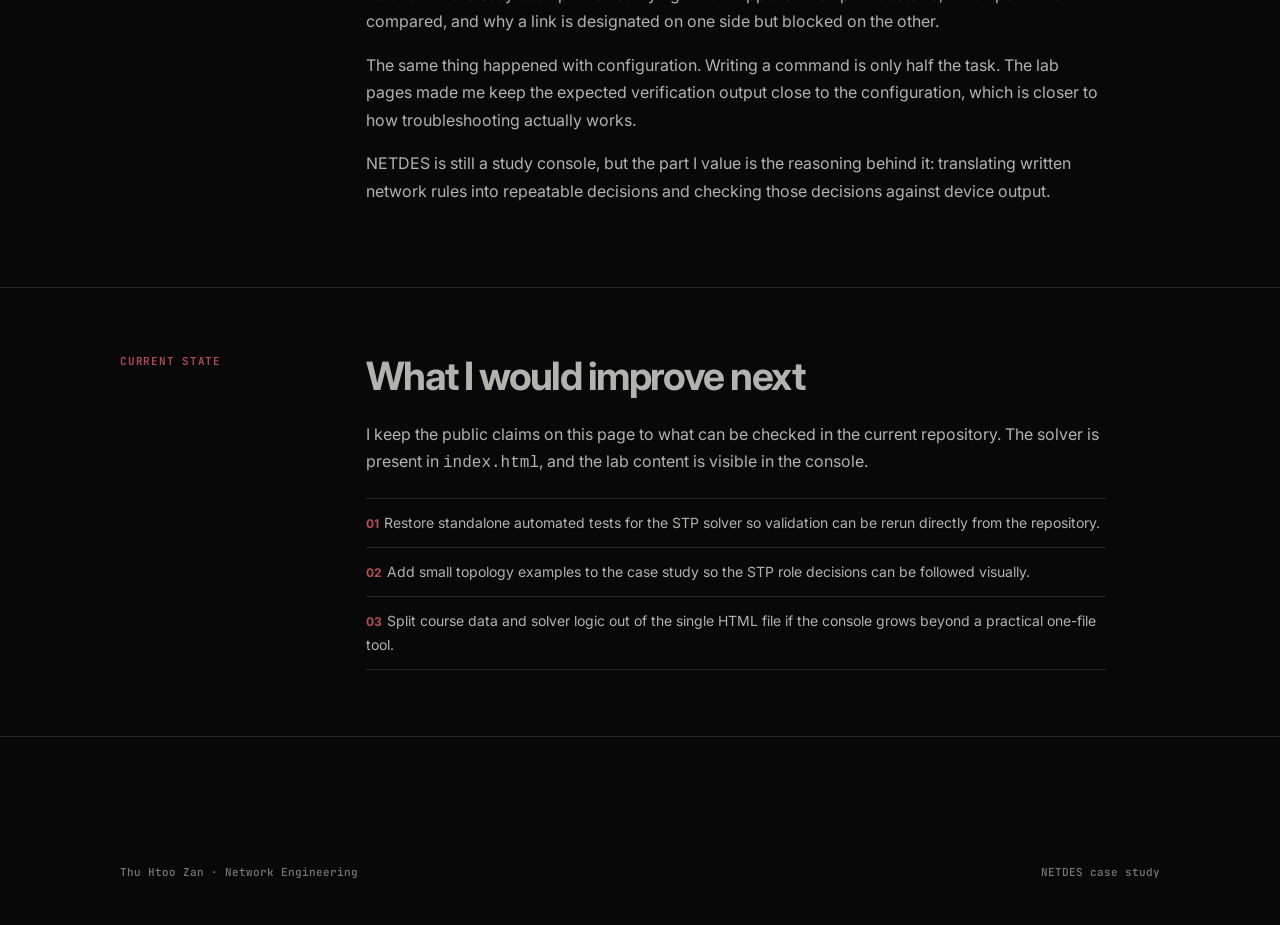
==== commit 4b61e7ca: "Refactor portfolio into infrastructure dossier" ====
--- a/projects/netdes/index.html
+++ b/projects/netdes/index.html
@@ -11,54 +11,18 @@
 <link rel="preconnect" href="https://fonts.gstatic.com" crossorigin>
 <link href="https://fonts.googleapis.com/css2?family=Inter:wght@400;500;600;700&family=JetBrains+Mono:wght@400;500;600;700&family=Noto+Sans+Thai:wght@400;500;600&family=Noto+Sans+SC:wght@400;500;600&display=swap" rel="stylesheet">
 <style>
-:root{
-  --bg:#050505;--s1:#0a0a0a;--s2:#101010;--bd:#202020;--bd2:#383838;
-  --fg:#f3f3f3;--fg2:#b8b8b8;--fg3:#777;--white:#fff;
-  --mono:"JetBrains Mono",ui-monospace,SFMono-Regular,Menlo,Consolas,monospace;
-  --sans:"Inter","Noto Sans Thai","Noto Sans SC",system-ui,-apple-system,"Segoe UI",sans-serif;
-  --max:1040px;--text:740px;--r:12px;
-}
-*{box-sizing:border-box}
-html{scroll-behavior:smooth}
-body{margin:0;background:var(--bg);color:var(--fg);font-family:var(--sans);line-height:1.72;-webkit-font-smoothing:antialiased}
-body::before{content:"";position:fixed;inset:0;z-index:-1;pointer-events:none;background-image:linear-gradient(rgba(255,255,255,.025) 1px,transparent 1px),linear-gradient(90deg,rgba(255,255,255,.025) 1px,transparent 1px);background-size:72px 72px;mask-image:linear-gradient(to bottom,#000,transparent 62%)}
-a{color:var(--fg);text-decoration:none}
-a:hover{color:#fff}
-.wrap{width:min(var(--max),calc(100% - 2.5rem));margin:auto}
-.top{position:sticky;top:0;z-index:20;border-bottom:1px solid var(--bd);background:rgba(5,5,5,.84);backdrop-filter:blur(14px)}
-.top-in{min-height:58px;display:flex;align-items:center;gap:16px}
-.brand{font-family:var(--mono);font-size:13px;font-weight:700;white-space:nowrap}.brand span{color:var(--fg3)}
-.top-links{margin-left:auto;display:flex;align-items:center;gap:6px}
-.top-links a,.lang button{font:500 12px var(--mono);border:1px solid var(--bd);background:transparent;color:var(--fg2);padding:7px 10px;border-radius:7px;cursor:pointer}
-.top-links a:hover,.lang button:hover,.lang button[aria-pressed="true"]{border-color:var(--bd2);color:#fff;background:var(--s2)}
-.lang{display:flex;gap:4px}
-.hero{padding:86px 0 58px;border-bottom:1px solid var(--bd)}
-.eyebrow{font:600 11px var(--mono);letter-spacing:.13em;text-transform:uppercase;color:var(--fg3);margin-bottom:17px}
-h1,h2,h3{margin:0;font-family:var(--mono);letter-spacing:-.035em;line-height:1.16}
-h1{font-size:clamp(42px,8vw,82px);margin-bottom:12px}
-.hero h1 span{color:var(--fg3);font-weight:400}
-.hero-lede{font-size:clamp(18px,2.5vw,22px);color:var(--fg2);max-width:760px;margin:0 0 28px}
-.hero-lede strong{color:#fff;font-weight:600}
-.actions{display:flex;gap:9px;flex-wrap:wrap}.btn{display:inline-flex;align-items:center;gap:7px;font:600 12px var(--mono);border:1px solid var(--bd2);padding:9px 13px;border-radius:8px}.btn.primary{background:#f5f5f5;color:#050505;border-color:#f5f5f5}.btn:hover{transform:translateY(-1px)}
-.facts{display:grid;grid-template-columns:repeat(4,1fr);border:1px solid var(--bd);border-radius:var(--r);overflow:hidden;margin-top:45px;background:var(--s1)}
-.fact{padding:18px 19px;border-right:1px solid var(--bd)}.fact:last-child{border-right:0}.fact b{display:block;font:700 23px var(--mono);color:#fff;margin-bottom:3px}.fact span{font:500 11px var(--mono);color:var(--fg3);text-transform:uppercase;letter-spacing:.08em}
-main{padding-bottom:92px}
-.sec{padding:66px 0;border-bottom:1px solid var(--bd)}
-.sec-grid{display:grid;grid-template-columns:210px minmax(0,var(--text));gap:54px;align-items:start}
-.sec-no{font:600 11px var(--mono);color:var(--fg3);letter-spacing:.1em;text-transform:uppercase;position:sticky;top:82px}.sec-no b{color:var(--fg2);margin-right:8px}
-.sec h2{font-size:clamp(25px,4vw,36px);margin-bottom:22px}.sec h3{font-size:17px;margin:28px 0 10px}.copy{color:var(--fg2);font-size:16px}.copy p{margin:0 0 16px}.copy strong{color:var(--fg);font-weight:600}
-.flow{display:grid;grid-template-columns:repeat(5,1fr);gap:8px;margin-top:27px}.step{border:1px solid var(--bd);border-radius:9px;padding:14px;background:var(--s1)}.step b{display:block;font:700 12px var(--mono);margin-bottom:6px}.step span{display:block;color:var(--fg3);font-size:12px;line-height:1.45}
-.proof{display:grid;grid-template-columns:1fr 1fr;gap:12px;margin-top:24px}.box{border:1px solid var(--bd);border-radius:10px;background:var(--s1);padding:18px}.box-label{font:600 10px var(--mono);letter-spacing:.11em;text-transform:uppercase;color:var(--fg3);margin-bottom:10px}.box p{margin:0;color:var(--fg2);font-size:14px}
-pre{margin:0;background:#080808;border:1px solid var(--bd);border-radius:8px;padding:15px;overflow:auto;color:#dedede;font:12.5px/1.65 var(--mono)}
-.verify{margin-top:10px}
-.logic{counter-reset:logic;display:grid;gap:9px;margin:24px 0}.logic div{counter-increment:logic;display:grid;grid-template-columns:34px 1fr;gap:10px;border-top:1px solid var(--bd);padding-top:13px}.logic div::before{content:counter(logic,decimal-leading-zero);font:600 11px var(--mono);color:var(--fg3);padding-top:2px}.logic b{display:block;font:600 14px var(--mono);margin-bottom:3px}.logic span{color:var(--fg2);font-size:14px}
-.callout{border-left:2px solid #d7d7d7;background:var(--s1);padding:16px 18px;margin:24px 0;color:var(--fg2)}.callout strong{color:#fff}
-.code-note{font:500 11px var(--mono);color:var(--fg3);margin:9px 0 0}
-.next{display:grid;gap:8px;margin-top:20px}.next div{border:1px solid var(--bd);border-radius:8px;padding:12px 14px;color:var(--fg2);font-size:14px}.next b{color:var(--fg);font-family:var(--mono);font-size:12px;margin-right:5px}
-.footer{padding:38px 0 50px;color:var(--fg3);font:500 11px var(--mono);display:flex;justify-content:space-between;gap:20px;flex-wrap:wrap}
-[data-lang-panel]{display:none}[data-lang-panel].on{display:block}
-@media(max-width:820px){.top-links>a:not(.source){display:none}.facts{grid-template-columns:1fr 1fr}.fact:nth-child(2){border-right:0}.fact:nth-child(-n+2){border-bottom:1px solid var(--bd)}.sec-grid{grid-template-columns:1fr;gap:16px}.sec-no{position:static}.flow{grid-template-columns:1fr 1fr}.proof{grid-template-columns:1fr}}
-@media(max-width:520px){.wrap{width:min(var(--max),calc(100% - 1.5rem))}.hero{padding-top:58px}.top-in{gap:8px}.brand{font-size:11px}.lang button{padding:6px 7px}.facts{grid-template-columns:1fr}.fact{border-right:0!important;border-bottom:1px solid var(--bd)}.fact:last-child{border-bottom:0}.flow{grid-template-columns:1fr}.actions{display:grid}.btn{justify-content:center}}
+/* NETDES_DOSSIER_V2 */
+:root{--bg:#080808;--surface:#0e0e0e;--surface2:#141414;--line:#272727;--line2:#3b3b3b;--fg:#f1f1ef;--fg2:#b2b2af;--fg3:#787874;--accent:#b34d56;--accent2:#7a242c;--mono:"JetBrains Mono",ui-monospace,SFMono-Regular,Menlo,Consolas,monospace;--sans:"Inter","Noto Sans Thai","Noto Sans SC",system-ui,-apple-system,"Segoe UI",sans-serif;--max:1040px;--text:740px}
+*{box-sizing:border-box}html{scroll-behavior:smooth}body{margin:0;background:var(--bg);color:var(--fg);font-family:var(--sans);line-height:1.72;-webkit-font-smoothing:antialiased}a{color:inherit;text-decoration:none}.wrap{width:min(var(--max),calc(100% - 2.5rem));margin:auto}
+.top{position:sticky;top:0;z-index:20;border-bottom:1px solid var(--line);background:rgba(8,8,8,.92);backdrop-filter:blur(10px)}.top-in{min-height:58px;display:flex;align-items:center;gap:16px}.brand{font-size:13px;font-weight:700;white-space:nowrap}.brand span{color:var(--accent)}.top-links{margin-left:auto;display:flex;align-items:center;gap:6px}.top-links a,.lang button{font:600 11px var(--sans);border:0;background:transparent;color:var(--fg2);padding:7px 8px;cursor:pointer;border-bottom:1px solid transparent}.top-links a:hover,.lang button:hover,.lang button[aria-pressed="true"]{color:var(--fg);border-bottom-color:var(--accent)}.lang{display:flex;gap:2px;border-left:1px solid var(--line);padding-left:5px}
+.hero{padding:92px 0 62px;border-bottom:1px solid var(--line)}.eyebrow{font:600 11px var(--mono);letter-spacing:.1em;text-transform:uppercase;color:var(--accent);margin-bottom:18px;border-left:2px solid var(--accent);padding-left:9px}h1,h2,h3{margin:0;font-family:var(--sans);letter-spacing:-.04em;line-height:1.14}h1{font-size:clamp(48px,9vw,92px);margin-bottom:14px;font-weight:650}.hero h1 span{color:var(--accent);font-weight:400}.hero-lede{font-size:clamp(18px,2.5vw,22px);color:var(--fg2);max-width:760px;margin:0 0 28px}.hero-lede strong{color:var(--fg)}.actions{display:flex;gap:9px;flex-wrap:wrap}.btn{display:inline-flex;align-items:center;gap:7px;font:600 12px var(--sans);border:1px solid var(--line2);padding:9px 13px;border-radius:4px}.btn.primary{background:var(--accent2);color:#fff;border-color:var(--accent2)}.btn:hover{border-color:var(--accent);background:rgba(179,77,86,.08)}
+.facts{display:grid;grid-template-columns:repeat(4,1fr);border-top:1px solid var(--line);border-bottom:1px solid var(--line);margin-top:44px}.fact{padding:18px 18px 18px 0;border-right:1px solid var(--line);margin-right:18px}.fact:last-child{border-right:0;margin-right:0}.fact b{display:block;font:650 22px var(--sans);color:var(--fg);margin-bottom:3px}.fact span{font:500 10px var(--mono);color:var(--fg3);text-transform:uppercase;letter-spacing:.07em}
+main{padding-bottom:90px}.sec{padding:66px 0;border-bottom:1px solid var(--line)}.sec-grid{display:grid;grid-template-columns:190px minmax(0,var(--text));gap:56px;align-items:start}.sec-no{font:600 11px var(--mono);color:var(--accent);letter-spacing:.07em;text-transform:uppercase;position:sticky;top:82px}.sec-no b{display:none}.sec h2{font-size:clamp(27px,4vw,39px);margin-bottom:22px}.sec h3{font-size:18px;margin:30px 0 11px}.copy{color:var(--fg2);font-size:16px}.copy p{margin:0 0 16px}.copy strong{color:var(--fg)}
+.flow{display:grid;grid-template-columns:repeat(5,1fr);margin-top:28px;border-top:1px solid var(--line);border-bottom:1px solid var(--line)}.step{padding:15px 14px 15px 0;border-right:1px solid var(--line);margin-right:14px}.step:last-child{border-right:0;margin-right:0}.step b{display:block;font-size:12px;margin-bottom:6px;color:var(--fg)}.step span{display:block;color:var(--fg3);font-size:12px;line-height:1.45}.proof{display:grid;grid-template-columns:1fr 1fr;gap:1px;background:var(--line);border:1px solid var(--line);margin-top:24px}.box{background:var(--bg);padding:18px}.box-label{font:600 10px var(--mono);letter-spacing:.09em;text-transform:uppercase;color:var(--accent);margin-bottom:10px}.box p{margin:0;color:var(--fg2);font-size:14px}pre{margin:0;background:var(--surface);border:0;border-left:2px solid var(--accent2);padding:15px;overflow:auto;color:#dededb;font:12.5px/1.65 var(--mono)}.verify{margin-top:10px}
+.logic{display:grid;gap:0;margin:24px 0;border-top:1px solid var(--line)}.logic div{display:block;border-bottom:1px solid var(--line);padding:14px 0}.logic div::before{display:none}.logic b{display:block;font:600 14px var(--sans);margin-bottom:3px;color:var(--fg)}.logic span{color:var(--fg2);font-size:14px}.callout{border-left:2px solid var(--accent2);background:transparent;padding:4px 0 4px 17px;margin:26px 0;color:var(--fg2)}.callout strong{color:var(--fg)}.code-note{font:500 11px var(--mono);color:var(--fg3);margin:9px 0 0}.next{display:grid;gap:0;margin-top:20px;border-top:1px solid var(--line)}.next div{border-bottom:1px solid var(--line);padding:12px 0;color:var(--fg2);font-size:14px}.next b{color:var(--accent);font-size:12px;margin-right:5px}.footer{padding:38px 0 50px;color:var(--fg3);font:500 11px var(--mono);display:flex;justify-content:space-between;gap:20px;flex-wrap:wrap}[data-lang-panel]{display:none}[data-lang-panel].on{display:block}
+@media(max-width:820px){.top-links>a:not(.source){display:none}.facts{grid-template-columns:1fr 1fr}.sec-grid{grid-template-columns:1fr;gap:15px}.sec-no{position:static}.flow{grid-template-columns:1fr 1fr}.proof{grid-template-columns:1fr}}
+@media(max-width:520px){.wrap{width:min(var(--max),calc(100% - 1.5rem))}.hero{padding-top:58px}.brand{font-size:11px}.lang button{padding:6px}.facts{grid-template-columns:1fr}.fact{border-right:0;border-bottom:1px solid var(--line);margin:0}.flow{grid-template-columns:1fr}.step{border-right:0;border-bottom:1px solid var(--line);margin:0}.actions{display:grid}.btn{justify-content:center}}
+/* /NETDES_DOSSIER_V2 */
 </style>
 </head>
 <body>
@@ -82,11 +46,11 @@
   <div class="facts"><div class="fact"><b>16</b><span>lecture decks</span></div><div class="fact"><b>12</b><span>lab workflows</span></div><div class="fact"><b>5</b><span>main study modes</span></div><div class="fact"><b>802.1D</b><span>port-role solver</span></div></div>
 </div></header>
 <main>
-<section class="sec"><div class="wrap sec-grid"><div class="sec-no"><b>01</b>Reason</div><div class="copy"><h2>Why I made it</h2><p>The course material covered the same network from different angles. A lecture explained a rule, a lab turned it into commands, and the useful evidence often appeared later in a <code>show</code> command.</p><p>I wanted a revision tool where those parts stayed connected. Instead of keeping separate notes, command lists and quiz answers, NETDES puts the path from <strong>concept → configuration → verification</strong> in one page.</p><p>The current console is a single HTML file. It works offline and stores study progress in the browser.</p></div></div></section>
+<section class="sec"><div class="wrap sec-grid"><div class="sec-no">Reason</div><div class="copy"><h2>Why I made it</h2><p>The course material covered the same network from different angles. A lecture explained a rule, a lab turned it into commands, and the useful evidence often appeared later in a <code>show</code> command.</p><p>I wanted a revision tool where those parts stayed connected. Instead of keeping separate notes, command lists and quiz answers, NETDES puts the path from <strong>concept → configuration → verification</strong> in one page.</p><p>The current console is a single HTML file. It works offline and stores study progress in the browser.</p></div></div></section>
 
-<section class="sec"><div class="wrap sec-grid"><div class="sec-no"><b>02</b>Structure</div><div class="copy"><h2>How the console is organized</h2><p>The interface follows the way I actually revise the course rather than the order of files on disk.</p><div class="flow"><div class="step"><b>Slides</b><span>Original course material and references.</span></div><div class="step"><b>Blueprint</b><span>How the lecture topics depend on each other.</span></div><div class="step"><b>Labs</b><span>Objectives, configs, checks and worked reasoning.</span></div><div class="step"><b>Trainer</b><span>Questions and generators for repeated practice.</span></div><div class="step"><b>Exam</b><span>Timed review and the STP port-role solver.</span></div></div><div class="callout"><strong>The useful part is the connection between sections.</strong> A topic such as VLANs or STP is not only a definition. The console keeps the rule close to the command used to configure it and the output used to check it.</div></div></div></section>
+<section class="sec"><div class="wrap sec-grid"><div class="sec-no">Structure</div><div class="copy"><h2>How the console is organized</h2><p>The interface follows the way I actually revise the course rather than the order of files on disk.</p><div class="flow"><div class="step"><b>Slides</b><span>Original course material and references.</span></div><div class="step"><b>Blueprint</b><span>How the lecture topics depend on each other.</span></div><div class="step"><b>Labs</b><span>Objectives, configs, checks and worked reasoning.</span></div><div class="step"><b>Trainer</b><span>Questions and generators for repeated practice.</span></div><div class="step"><b>Exam</b><span>Timed review and the STP port-role solver.</span></div></div><div class="callout"><strong>The useful part is the connection between sections.</strong> A topic such as VLANs or STP is not only a definition. The console keeps the rule close to the command used to configure it and the output used to check it.</div></div></div></section>
 
-<section class="sec"><div class="wrap sec-grid"><div class="sec-no"><b>03</b>Lab pattern</div><div class="copy"><h2>Configuration is followed by a check</h2><p>The lab workbench records the objective first, then the commands, then the verification commands. This keeps the configuration from becoming a list to memorize.</p><h3>Example: VLAN access port</h3><div class="proof"><div class="box"><div class="box-label">Configuration</div><pre>vlan 10
+<section class="sec"><div class="wrap sec-grid"><div class="sec-no">Lab pattern</div><div class="copy"><h2>Configuration is followed by a check</h2><p>The lab workbench records the objective first, then the commands, then the verification commands. This keeps the configuration from becoming a list to memorize.</p><h3>Example: VLAN access port</h3><div class="proof"><div class="box"><div class="box-label">Configuration</div><pre>vlan 10
  name STUDENTS
 !
 interface Fa0/1
@@ -95,11 +59,11 @@
 show interfaces status
 show interfaces fa0/1 switchport</pre></div></div><p class="code-note">Example taken from the VLAN/access-port lab workflow in NETDES.</p><p style="margin-top:20px">That pattern repeats through the console: decide what should happen, configure it, then read the device output that confirms or contradicts the expectation.</p></div></div></section>
 
-<section class="sec"><div class="wrap sec-grid"><div class="sec-no"><b>04</b>STP</div><div class="copy"><h2>Turning STP rules into deterministic logic</h2><p>The STP section was the part that could not stay as notes. I added an educational 802.1D port-role solver so I could enter a topology and work through the same decisions used in the course labs.</p><div class="logic"><div><span><b>Choose the root bridge</b>The switch with the lowest Bridge ID becomes root.</span></div><div><span><b>Choose a root port on each non-root switch</b>Compare root path cost, then use the course tie-break order when costs match.</span></div><div><span><b>Choose a designated port for each segment</b>Compare the BPDU-style values advertised onto that segment.</span></div><div><span><b>Classify the remaining ports</b>Ports that are neither root nor designated are shown as blocked.</span></div></div><p>The implementation compares path cost, Bridge IDs and port IDs. Root-path selection is repeated until no better candidate is found. The code itself describes this step as <strong>Bellman-Ford-style convergence</strong>.</p><div class="callout"><strong>Scope:</strong> this is a study model for STP election and port-role decisions. It is not a switch emulator and it does not try to reproduce every protocol timer or device behavior.</div></div></div></section>
+<section class="sec"><div class="wrap sec-grid"><div class="sec-no">STP</div><div class="copy"><h2>Turning STP rules into deterministic logic</h2><p>The STP section was the part that could not stay as notes. I added an educational 802.1D port-role solver so I could enter a topology and work through the same decisions used in the course labs.</p><div class="logic"><div><span><b>Choose the root bridge</b>The switch with the lowest Bridge ID becomes root.</span></div><div><span><b>Choose a root port on each non-root switch</b>Compare root path cost, then use the course tie-break order when costs match.</span></div><div><span><b>Choose a designated port for each segment</b>Compare the BPDU-style values advertised onto that segment.</span></div><div><span><b>Classify the remaining ports</b>Ports that are neither root nor designated are shown as blocked.</span></div></div><p>The implementation compares path cost, Bridge IDs and port IDs. Root-path selection is repeated until no better candidate is found. The code itself describes this step as <strong>Bellman-Ford-style convergence</strong>.</p><div class="callout"><strong>Scope:</strong> this is a study model for STP election and port-role decisions. It is not a switch emulator and it does not try to reproduce every protocol timer or device behavior.</div></div></div></section>
 
-<section class="sec"><div class="wrap sec-grid"><div class="sec-no"><b>05</b>What changed</div><div class="copy"><h2>What the project forced me to understand</h2><p>Reading that the “lowest Bridge ID wins” is easy. Implementing the full decision path exposed the details that are easy to skip when studying: what happens when path costs tie, which port ID is compared, and why a link is designated on one side but blocked on the other.</p><p>The same thing happened with configuration. Writing a command is only half the task. The lab pages made me keep the expected verification output close to the configuration, which is closer to how troubleshooting actually works.</p><p>NETDES is still a study console, but the part I value is the reasoning behind it: translating written network rules into repeatable decisions and checking those decisions against device output.</p></div></div></section>
+<section class="sec"><div class="wrap sec-grid"><div class="sec-no">What changed</div><div class="copy"><h2>What the project forced me to understand</h2><p>Reading that the “lowest Bridge ID wins” is easy. Implementing the full decision path exposed the details that are easy to skip when studying: what happens when path costs tie, which port ID is compared, and why a link is designated on one side but blocked on the other.</p><p>The same thing happened with configuration. Writing a command is only half the task. The lab pages made me keep the expected verification output close to the configuration, which is closer to how troubleshooting actually works.</p><p>NETDES is still a study console, but the part I value is the reasoning behind it: translating written network rules into repeatable decisions and checking those decisions against device output.</p></div></div></section>
 
-<section class="sec"><div class="wrap sec-grid"><div class="sec-no"><b>06</b>Current state</div><div class="copy"><h2>What I would improve next</h2><p>I keep the public claims on this page to what can be checked in the current repository. The solver is present in <code>index.html</code>, and the lab content is visible in the console.</p><div class="next"><div><b>01</b>Restore standalone automated tests for the STP solver so validation can be rerun directly from the repository.</div><div><b>02</b>Add small topology examples to the case study so the STP role decisions can be followed visually.</div><div><b>03</b>Split course data and solver logic out of the single HTML file if the console grows beyond a practical one-file tool.</div></div></div></div></section>
+<section class="sec"><div class="wrap sec-grid"><div class="sec-no">Current state</div><div class="copy"><h2>What I would improve next</h2><p>I keep the public claims on this page to what can be checked in the current repository. The solver is present in <code>index.html</code>, and the lab content is visible in the console.</p><div class="next"><div><b>01</b>Restore standalone automated tests for the STP solver so validation can be rerun directly from the repository.</div><div><b>02</b>Add small topology examples to the case study so the STP role decisions can be followed visually.</div><div><b>03</b>Split course data and solver logic out of the single HTML file if the console grows beyond a practical one-file tool.</div></div></div></div></section>
 </main>
 <footer class="wrap footer"><span>Thu Htoo Zan · Network Engineering</span><span>NETDES case study</span></footer>
 </div>
@@ -107,9 +71,9 @@
 <div data-lang-panel="th">
 <header class="hero"><div class="wrap"><div class="eyebrow">กรณีศึกษา · Computer Network Design &amp; Management</div><h1>NETDES<span>.</span></h1><p class="hero-lede">ผมสร้างคอนโซลออฟไลน์หนึ่งหน้าเพื่อเชื่อม <strong>แนวคิดในวิชา การตั้งค่า Cisco IOS ผลลัพธ์สำหรับตรวจสอบ และการฝึก STP</strong> ไว้ในที่เดียว</p><div class="actions"><a class="btn primary" href="https://zann208.github.io/netdes/" target="_blank" rel="noopener">เปิดคอนโซล ↗</a><a class="btn" href="https://github.com/Zann208/netdes" target="_blank" rel="noopener">ดูซอร์ส ↗</a></div><div class="facts"><div class="fact"><b>16</b><span>ชุดสไลด์</span></div><div class="fact"><b>12</b><span>เวิร์กโฟลว์แล็บ</span></div><div class="fact"><b>5</b><span>โหมดการเรียนหลัก</span></div><div class="fact"><b>802.1D</b><span>ตัวแก้ port role</span></div></div></div></header>
 <main>
-<section class="sec"><div class="wrap sec-grid"><div class="sec-no"><b>01</b>เหตุผล</div><div class="copy"><h2>ทำไมผมถึงสร้างมัน</h2><p>เนื้อหาในวิชาอธิบายเครือข่ายเดียวกันจากหลายมุม สไลด์อธิบายกฎ แล็บเปลี่ยนกฎนั้นเป็นคำสั่ง และหลักฐานที่ใช้ตรวจสอบมักอยู่ในผลของคำสั่ง <code>show</code></p><p>ผมต้องการเครื่องมือทบทวนที่ส่วนเหล่านี้ยังเชื่อมกันอยู่ จึงรวมเส้นทาง <strong>แนวคิด → การตั้งค่า → การตรวจสอบ</strong> ไว้ในหน้าเดียว</p><p>คอนโซลปัจจุบันเป็น HTML ไฟล์เดียว ใช้งานออฟไลน์ได้ และบันทึกความคืบหน้าไว้ในเบราว์เซอร์</p></div></div></section>
-<section class="sec"><div class="wrap sec-grid"><div class="sec-no"><b>02</b>โครงสร้าง</div><div class="copy"><h2>คอนโซลถูกจัดอย่างไร</h2><p>อินเทอร์เฟซเรียงตามวิธีที่ผมใช้ทบทวนจริง ไม่ได้เรียงตามชื่อไฟล์ของวิชา</p><div class="flow"><div class="step"><b>Slides</b><span>เอกสารต้นฉบับของวิชา</span></div><div class="step"><b>Blueprint</b><span>ความสัมพันธ์ระหว่างหัวข้อ</span></div><div class="step"><b>Labs</b><span>เป้าหมาย คอนฟิก การตรวจสอบ และเหตุผล</span></div><div class="step"><b>Trainer</b><span>คำถามและตัวสร้างโจทย์เพื่อฝึกซ้ำ</span></div><div class="step"><b>Exam</b><span>การทบทวนจับเวลาและตัวแก้ STP</span></div></div><div class="callout"><strong>สิ่งสำคัญคือการเชื่อมระหว่างส่วนต่าง ๆ</strong> VLAN หรือ STP ไม่ได้จบแค่คำจำกัดความ กฎอยู่ใกล้คำสั่งที่ใช้ตั้งค่าและผลลัพธ์ที่ใช้ตรวจสอบ</div></div></div></section>
-<section class="sec"><div class="wrap sec-grid"><div class="sec-no"><b>03</b>รูปแบบแล็บ</div><div class="copy"><h2>ตั้งค่าแล้วต้องตรวจสอบ</h2><p>แต่ละแล็บเริ่มจากเป้าหมาย ตามด้วยคำสั่งตั้งค่า และคำสั่งตรวจสอบ เพื่อไม่ให้คอนฟิกกลายเป็นเพียงรายการคำสั่งที่ต้องจำ</p><h3>ตัวอย่าง: VLAN access port</h3><div class="proof"><div class="box"><div class="box-label">Configuration</div><pre>vlan 10
+<section class="sec"><div class="wrap sec-grid"><div class="sec-no">เหตุผล</div><div class="copy"><h2>ทำไมผมถึงสร้างมัน</h2><p>เนื้อหาในวิชาอธิบายเครือข่ายเดียวกันจากหลายมุม สไลด์อธิบายกฎ แล็บเปลี่ยนกฎนั้นเป็นคำสั่ง และหลักฐานที่ใช้ตรวจสอบมักอยู่ในผลของคำสั่ง <code>show</code></p><p>ผมต้องการเครื่องมือทบทวนที่ส่วนเหล่านี้ยังเชื่อมกันอยู่ จึงรวมเส้นทาง <strong>แนวคิด → การตั้งค่า → การตรวจสอบ</strong> ไว้ในหน้าเดียว</p><p>คอนโซลปัจจุบันเป็น HTML ไฟล์เดียว ใช้งานออฟไลน์ได้ และบันทึกความคืบหน้าไว้ในเบราว์เซอร์</p></div></div></section>
+<section class="sec"><div class="wrap sec-grid"><div class="sec-no">โครงสร้าง</div><div class="copy"><h2>คอนโซลถูกจัดอย่างไร</h2><p>อินเทอร์เฟซเรียงตามวิธีที่ผมใช้ทบทวนจริง ไม่ได้เรียงตามชื่อไฟล์ของวิชา</p><div class="flow"><div class="step"><b>Slides</b><span>เอกสารต้นฉบับของวิชา</span></div><div class="step"><b>Blueprint</b><span>ความสัมพันธ์ระหว่างหัวข้อ</span></div><div class="step"><b>Labs</b><span>เป้าหมาย คอนฟิก การตรวจสอบ และเหตุผล</span></div><div class="step"><b>Trainer</b><span>คำถามและตัวสร้างโจทย์เพื่อฝึกซ้ำ</span></div><div class="step"><b>Exam</b><span>การทบทวนจับเวลาและตัวแก้ STP</span></div></div><div class="callout"><strong>สิ่งสำคัญคือการเชื่อมระหว่างส่วนต่าง ๆ</strong> VLAN หรือ STP ไม่ได้จบแค่คำจำกัดความ กฎอยู่ใกล้คำสั่งที่ใช้ตั้งค่าและผลลัพธ์ที่ใช้ตรวจสอบ</div></div></div></section>
+<section class="sec"><div class="wrap sec-grid"><div class="sec-no">รูปแบบแล็บ</div><div class="copy"><h2>ตั้งค่าแล้วต้องตรวจสอบ</h2><p>แต่ละแล็บเริ่มจากเป้าหมาย ตามด้วยคำสั่งตั้งค่า และคำสั่งตรวจสอบ เพื่อไม่ให้คอนฟิกกลายเป็นเพียงรายการคำสั่งที่ต้องจำ</p><h3>ตัวอย่าง: VLAN access port</h3><div class="proof"><div class="box"><div class="box-label">Configuration</div><pre>vlan 10
  name STUDENTS
 !
 interface Fa0/1
@@ -117,18 +81,18 @@
  switchport access vlan 10</pre></div><div class="box"><div class="box-label">Verification</div><pre>show vlan brief
 show interfaces status
 show interfaces fa0/1 switchport</pre></div></div><p class="code-note">ตัวอย่างจากเวิร์กโฟลว์แล็บ VLAN/access-port ใน NETDES</p><p style="margin-top:20px">รูปแบบนี้ใช้ซ้ำทั้งคอนโซล: คาดการณ์สิ่งที่ควรเกิด ตั้งค่า แล้วอ่านผลลัพธ์ของอุปกรณ์เพื่อยืนยันหรือหาสิ่งที่ผิดจากที่คาด</p></div></div></section>
-<section class="sec"><div class="wrap sec-grid"><div class="sec-no"><b>04</b>STP</div><div class="copy"><h2>เปลี่ยนกฎ STP ให้เป็นตรรกะที่ตัดสินได้แน่นอน</h2><p>ส่วน STP เป็นส่วนที่ผมไม่อยากเก็บไว้เป็นโน้ตอย่างเดียว ผมจึงเพิ่มตัวแก้ port role แบบ 802.1D สำหรับการเรียน เพื่อใส่ topology และเดินตามลำดับการตัดสินใจแบบเดียวกับในแล็บ</p><div class="logic"><div><span><b>เลือก Root Bridge</b>สวิตช์ที่มี Bridge ID ต่ำสุดเป็น root</span></div><div><span><b>เลือก Root Port ของสวิตช์ที่ไม่ใช่ root</b>เทียบ root path cost และใช้ลำดับ tie-break ของวิชาเมื่อค่าเท่ากัน</span></div><div><span><b>เลือก Designated Port ของแต่ละ segment</b>เทียบค่าที่โฆษณาออกมาคล้าย BPDU บน segment นั้น</span></div><div><span><b>จัดประเภทพอร์ตที่เหลือ</b>พอร์ตที่ไม่ใช่ root หรือ designated จะแสดงเป็น blocked</span></div></div><p>โค้ดเทียบ path cost, Bridge ID และ port ID การเลือกเส้นทางไป root จะทำซ้ำจนไม่มี candidate ที่ดีกว่า โดยในโค้ดเรียกขั้นตอนนี้ว่า <strong>Bellman-Ford-style convergence</strong></p><div class="callout"><strong>ขอบเขต:</strong> ตัวแก้นี้เป็นโมเดลสำหรับเรียนเรื่องการเลือก STP และ port role ไม่ใช่ switch emulator และไม่ได้จำลอง timer หรือพฤติกรรมของอุปกรณ์ทุกอย่าง</div></div></div></section>
-<section class="sec"><div class="wrap sec-grid"><div class="sec-no"><b>05</b>สิ่งที่ได้</div><div class="copy"><h2>โปรเจกต์นี้บังคับให้ผมเข้าใจอะไรจริง ๆ</h2><p>การอ่านว่า “Bridge ID ต่ำสุดชนะ” นั้นง่าย แต่เมื่อเขียนเป็นตรรกะจริง รายละเอียดที่มักถูกข้ามจะเห็นชัดขึ้น เช่น เมื่อ path cost เท่ากันต้องเทียบอะไรต่อ port ID ไหนมีผล และทำไมลิงก์หนึ่งจึงเป็น designated ฝั่งหนึ่งแต่ blocked อีกฝั่ง</p><p>เรื่องคอนฟิกก็เหมือนกัน การพิมพ์คำสั่งเป็นเพียงครึ่งหนึ่งของงาน หน้าแล็บทำให้ผมต้องวางผลลัพธ์ที่คาดว่าจะเห็นไว้ใกล้คอนฟิก ซึ่งใกล้กับวิธีคิดตอน troubleshooting มากกว่า</p><p>NETDES ยังเป็นคอนโซลเพื่อการเรียน แต่ส่วนที่มีค่าที่สุดสำหรับผมคือการเปลี่ยนกฎของเครือข่ายที่เขียนเป็นข้อความ ให้กลายเป็นการตัดสินใจที่ทำซ้ำได้และตรวจสอบกับผลลัพธ์ของอุปกรณ์</p></div></div></section>
-<section class="sec"><div class="wrap sec-grid"><div class="sec-no"><b>06</b>สถานะปัจจุบัน</div><div class="copy"><h2>สิ่งที่ผมจะปรับต่อ</h2><p>ข้อมูลบนหน้านี้อ้างอิงเฉพาะสิ่งที่ตรวจสอบได้จาก repository ปัจจุบัน ตัวแก้ STP อยู่ใน <code>index.html</code> และเนื้อหาแล็บเปิดดูได้ในคอนโซล</p><div class="next"><div><b>01</b>นำ automated tests ของ STP solver กลับมาเป็นไฟล์แยก เพื่อให้รันทดสอบซ้ำจาก repository ได้</div><div><b>02</b>เพิ่ม topology ตัวอย่างขนาดเล็กใน case study เพื่อให้ตามการเลือก port role ได้ด้วยภาพ</div><div><b>03</b>แยกข้อมูลวิชาและ solver logic ออกจาก HTML ไฟล์เดียว หากคอนโซลใหญ่เกินขนาดที่เหมาะกับเครื่องมือแบบไฟล์เดียว</div></div></div></div></section>
+<section class="sec"><div class="wrap sec-grid"><div class="sec-no">STP</div><div class="copy"><h2>เปลี่ยนกฎ STP ให้เป็นตรรกะที่ตัดสินได้แน่นอน</h2><p>ส่วน STP เป็นส่วนที่ผมไม่อยากเก็บไว้เป็นโน้ตอย่างเดียว ผมจึงเพิ่มตัวแก้ port role แบบ 802.1D สำหรับการเรียน เพื่อใส่ topology และเดินตามลำดับการตัดสินใจแบบเดียวกับในแล็บ</p><div class="logic"><div><span><b>เลือก Root Bridge</b>สวิตช์ที่มี Bridge ID ต่ำสุดเป็น root</span></div><div><span><b>เลือก Root Port ของสวิตช์ที่ไม่ใช่ root</b>เทียบ root path cost และใช้ลำดับ tie-break ของวิชาเมื่อค่าเท่ากัน</span></div><div><span><b>เลือก Designated Port ของแต่ละ segment</b>เทียบค่าที่โฆษณาออกมาคล้าย BPDU บน segment นั้น</span></div><div><span><b>จัดประเภทพอร์ตที่เหลือ</b>พอร์ตที่ไม่ใช่ root หรือ designated จะแสดงเป็น blocked</span></div></div><p>โค้ดเทียบ path cost, Bridge ID และ port ID การเลือกเส้นทางไป root จะทำซ้ำจนไม่มี candidate ที่ดีกว่า โดยในโค้ดเรียกขั้นตอนนี้ว่า <strong>Bellman-Ford-style convergence</strong></p><div class="callout"><strong>ขอบเขต:</strong> ตัวแก้นี้เป็นโมเดลสำหรับเรียนเรื่องการเลือก STP และ port role ไม่ใช่ switch emulator และไม่ได้จำลอง timer หรือพฤติกรรมของอุปกรณ์ทุกอย่าง</div></div></div></section>
+<section class="sec"><div class="wrap sec-grid"><div class="sec-no">สิ่งที่ได้</div><div class="copy"><h2>โปรเจกต์นี้บังคับให้ผมเข้าใจอะไรจริง ๆ</h2><p>การอ่านว่า “Bridge ID ต่ำสุดชนะ” นั้นง่าย แต่เมื่อเขียนเป็นตรรกะจริง รายละเอียดที่มักถูกข้ามจะเห็นชัดขึ้น เช่น เมื่อ path cost เท่ากันต้องเทียบอะไรต่อ port ID ไหนมีผล และทำไมลิงก์หนึ่งจึงเป็น designated ฝั่งหนึ่งแต่ blocked อีกฝั่ง</p><p>เรื่องคอนฟิกก็เหมือนกัน การพิมพ์คำสั่งเป็นเพียงครึ่งหนึ่งของงาน หน้าแล็บทำให้ผมต้องวางผลลัพธ์ที่คาดว่าจะเห็นไว้ใกล้คอนฟิก ซึ่งใกล้กับวิธีคิดตอน troubleshooting มากกว่า</p><p>NETDES ยังเป็นคอนโซลเพื่อการเรียน แต่ส่วนที่มีค่าที่สุดสำหรับผมคือการเปลี่ยนกฎของเครือข่ายที่เขียนเป็นข้อความ ให้กลายเป็นการตัดสินใจที่ทำซ้ำได้และตรวจสอบกับผลลัพธ์ของอุปกรณ์</p></div></div></section>
+<section class="sec"><div class="wrap sec-grid"><div class="sec-no">สถานะปัจจุบัน</div><div class="copy"><h2>สิ่งที่ผมจะปรับต่อ</h2><p>ข้อมูลบนหน้านี้อ้างอิงเฉพาะสิ่งที่ตรวจสอบได้จาก repository ปัจจุบัน ตัวแก้ STP อยู่ใน <code>index.html</code> และเนื้อหาแล็บเปิดดูได้ในคอนโซล</p><div class="next"><div><b>01</b>นำ automated tests ของ STP solver กลับมาเป็นไฟล์แยก เพื่อให้รันทดสอบซ้ำจาก repository ได้</div><div><b>02</b>เพิ่ม topology ตัวอย่างขนาดเล็กใน case study เพื่อให้ตามการเลือก port role ได้ด้วยภาพ</div><div><b>03</b>แยกข้อมูลวิชาและ solver logic ออกจาก HTML ไฟล์เดียว หากคอนโซลใหญ่เกินขนาดที่เหมาะกับเครื่องมือแบบไฟล์เดียว</div></div></div></div></section>
 </main><footer class="wrap footer"><span>Thu Htoo Zan · Network Engineering</span><span>NETDES case study</span></footer>
 </div>
 
 <div data-lang-panel="zh">
 <header class="hero"><div class="wrap"><div class="eyebrow">案例分析 · Computer Network Design &amp; Management</div><h1>NETDES<span>.</span></h1><p class="hero-lede">我做了一个离线控制台，把<strong>课程概念、Cisco IOS 配置、验证输出和 STP 练习</strong>放在同一个地方。</p><div class="actions"><a class="btn primary" href="https://zann208.github.io/netdes/" target="_blank" rel="noopener">打开控制台 ↗</a><a class="btn" href="https://github.com/Zann208/netdes" target="_blank" rel="noopener">查看源码 ↗</a></div><div class="facts"><div class="fact"><b>16</b><span>套课件</span></div><div class="fact"><b>12</b><span>个实验流程</span></div><div class="fact"><b>5</b><span>个主要学习模式</span></div><div class="fact"><b>802.1D</b><span>端口角色求解器</span></div></div></div></header>
 <main>
-<section class="sec"><div class="wrap sec-grid"><div class="sec-no"><b>01</b>原因</div><div class="copy"><h2>为什么做这个工具</h2><p>课程材料从不同角度描述同一张网络。课件解释规则，实验把规则变成命令，而真正用于确认结果的证据通常出现在后面的 <code>show</code> 命令输出里。</p><p>我想要一个能让这些部分保持联系的复习工具，所以把<strong>概念 → 配置 → 验证</strong>放到同一页。</p><p>目前整个控制台是一个 HTML 文件，可以离线使用，学习进度保存在浏览器本地。</p></div></div></section>
-<section class="sec"><div class="wrap sec-grid"><div class="sec-no"><b>02</b>结构</div><div class="copy"><h2>控制台如何组织</h2><p>界面按我实际复习课程的方式组织，而不是按课程文件名排列。</p><div class="flow"><div class="step"><b>Slides</b><span>课程原始材料与参考内容</span></div><div class="step"><b>Blueprint</b><span>各讲内容之间的依赖关系</span></div><div class="step"><b>Labs</b><span>目标、配置、检查和推理过程</span></div><div class="step"><b>Trainer</b><span>问题与生成器，用于重复练习</span></div><div class="step"><b>Exam</b><span>计时复习和 STP 端口角色求解器</span></div></div><div class="callout"><strong>真正有用的是各部分之间的连接。</strong> VLAN 或 STP 不只是定义。规则旁边就是配置命令和用于检查结果的输出。</div></div></div></section>
-<section class="sec"><div class="wrap sec-grid"><div class="sec-no"><b>03</b>实验模式</div><div class="copy"><h2>配置之后必须验证</h2><p>实验页面先记录目标，再给出配置，最后列出验证命令。这样配置就不会变成单纯背诵的命令清单。</p><h3>例子：VLAN access port</h3><div class="proof"><div class="box"><div class="box-label">Configuration</div><pre>vlan 10
+<section class="sec"><div class="wrap sec-grid"><div class="sec-no">原因</div><div class="copy"><h2>为什么做这个工具</h2><p>课程材料从不同角度描述同一张网络。课件解释规则，实验把规则变成命令，而真正用于确认结果的证据通常出现在后面的 <code>show</code> 命令输出里。</p><p>我想要一个能让这些部分保持联系的复习工具，所以把<strong>概念 → 配置 → 验证</strong>放到同一页。</p><p>目前整个控制台是一个 HTML 文件，可以离线使用，学习进度保存在浏览器本地。</p></div></div></section>
+<section class="sec"><div class="wrap sec-grid"><div class="sec-no">结构</div><div class="copy"><h2>控制台如何组织</h2><p>界面按我实际复习课程的方式组织，而不是按课程文件名排列。</p><div class="flow"><div class="step"><b>Slides</b><span>课程原始材料与参考内容</span></div><div class="step"><b>Blueprint</b><span>各讲内容之间的依赖关系</span></div><div class="step"><b>Labs</b><span>目标、配置、检查和推理过程</span></div><div class="step"><b>Trainer</b><span>问题与生成器，用于重复练习</span></div><div class="step"><b>Exam</b><span>计时复习和 STP 端口角色求解器</span></div></div><div class="callout"><strong>真正有用的是各部分之间的连接。</strong> VLAN 或 STP 不只是定义。规则旁边就是配置命令和用于检查结果的输出。</div></div></div></section>
+<section class="sec"><div class="wrap sec-grid"><div class="sec-no">实验模式</div><div class="copy"><h2>配置之后必须验证</h2><p>实验页面先记录目标，再给出配置，最后列出验证命令。这样配置就不会变成单纯背诵的命令清单。</p><h3>例子：VLAN access port</h3><div class="proof"><div class="box"><div class="box-label">Configuration</div><pre>vlan 10
  name STUDENTS
 !
 interface Fa0/1
@@ -136,9 +100,9 @@
  switchport access vlan 10</pre></div><div class="box"><div class="box-label">Verification</div><pre>show vlan brief
 show interfaces status
 show interfaces fa0/1 switchport</pre></div></div><p class="code-note">例子来自 NETDES 的 VLAN/access-port 实验流程。</p><p style="margin-top:20px">这种模式贯穿整个控制台：先判断应该发生什么，再配置，然后读取设备输出，确认结果是否符合预期。</p></div></div></section>
-<section class="sec"><div class="wrap sec-grid"><div class="sec-no"><b>04</b>STP</div><div class="copy"><h2>把 STP 规则变成确定的判断逻辑</h2><p>STP 是我不想只保留成笔记的一部分。我加入了一个用于学习的 802.1D 端口角色求解器，可以输入拓扑，并按照课程实验里的判断顺序处理。</p><div class="logic"><div><span><b>选择 Root Bridge</b>Bridge ID 最低的交换机成为 root。</span></div><div><span><b>为每台非 root 交换机选择 Root Port</b>先比较 root path cost，相同时按课程中的 tie-break 顺序继续比较。</span></div><div><span><b>为每个 segment 选择 Designated Port</b>比较该 segment 上交换机发送的 BPDU 类似值。</span></div><div><span><b>分类剩余端口</b>既不是 root port 也不是 designated port 的端口显示为 blocked。</span></div></div><p>实现中会比较 path cost、Bridge ID 和 port ID。root path 的选择会反复更新，直到没有更好的候选值。代码注释把这一过程称为 <strong>Bellman-Ford-style convergence</strong>。</p><div class="callout"><strong>范围：</strong>这是用于学习 STP 选举和端口角色判断的模型，不是交换机模拟器，也不会复现所有协议计时器或设备行为。</div></div></div></section>
-<section class="sec"><div class="wrap sec-grid"><div class="sec-no"><b>05</b>理解</div><div class="copy"><h2>这个项目迫使我真正弄清楚什么</h2><p>读到“最低 Bridge ID 获胜”很简单，但把完整流程写成逻辑后，容易忽略的细节会变得明显：path cost 相同时下一步比较什么、哪个 port ID 参与判断，以及为什么同一条链路一侧是 designated，另一侧可能是 blocked。</p><p>配置也一样。输入命令只是任务的一半。实验页面让我把预期的验证输出放在配置旁边，这更接近实际排障时的思考方式。</p><p>NETDES 仍然是学习控制台，但我最重视的是背后的推理过程：把文字描述的网络规则转换成可重复的判断，再用设备输出来检查这些判断。</p></div></div></section>
-<section class="sec"><div class="wrap sec-grid"><div class="sec-no"><b>06</b>当前状态</div><div class="copy"><h2>下一步会改什么</h2><p>这个页面只使用当前 repository 中可以直接检查的内容。STP 求解器在 <code>index.html</code> 中，实验内容也可以直接在控制台查看。</p><div class="next"><div><b>01</b>把 STP 求解器的自动测试恢复为独立文件，使验证过程可以直接从 repository 重新运行。</div><div><b>02</b>在案例页加入小型拓扑示例，让端口角色判断可以通过图形一步步跟踪。</div><div><b>03</b>如果控制台继续扩大，把课程数据和 solver logic 从单一 HTML 文件中拆分出来。</div></div></div></div></section>
+<section class="sec"><div class="wrap sec-grid"><div class="sec-no">STP</div><div class="copy"><h2>把 STP 规则变成确定的判断逻辑</h2><p>STP 是我不想只保留成笔记的一部分。我加入了一个用于学习的 802.1D 端口角色求解器，可以输入拓扑，并按照课程实验里的判断顺序处理。</p><div class="logic"><div><span><b>选择 Root Bridge</b>Bridge ID 最低的交换机成为 root。</span></div><div><span><b>为每台非 root 交换机选择 Root Port</b>先比较 root path cost，相同时按课程中的 tie-break 顺序继续比较。</span></div><div><span><b>为每个 segment 选择 Designated Port</b>比较该 segment 上交换机发送的 BPDU 类似值。</span></div><div><span><b>分类剩余端口</b>既不是 root port 也不是 designated port 的端口显示为 blocked。</span></div></div><p>实现中会比较 path cost、Bridge ID 和 port ID。root path 的选择会反复更新，直到没有更好的候选值。代码注释把这一过程称为 <strong>Bellman-Ford-style convergence</strong>。</p><div class="callout"><strong>范围：</strong>这是用于学习 STP 选举和端口角色判断的模型，不是交换机模拟器，也不会复现所有协议计时器或设备行为。</div></div></div></section>
+<section class="sec"><div class="wrap sec-grid"><div class="sec-no">理解</div><div class="copy"><h2>这个项目迫使我真正弄清楚什么</h2><p>读到“最低 Bridge ID 获胜”很简单，但把完整流程写成逻辑后，容易忽略的细节会变得明显：path cost 相同时下一步比较什么、哪个 port ID 参与判断，以及为什么同一条链路一侧是 designated，另一侧可能是 blocked。</p><p>配置也一样。输入命令只是任务的一半。实验页面让我把预期的验证输出放在配置旁边，这更接近实际排障时的思考方式。</p><p>NETDES 仍然是学习控制台，但我最重视的是背后的推理过程：把文字描述的网络规则转换成可重复的判断，再用设备输出来检查这些判断。</p></div></div></section>
+<section class="sec"><div class="wrap sec-grid"><div class="sec-no">当前状态</div><div class="copy"><h2>下一步会改什么</h2><p>这个页面只使用当前 repository 中可以直接检查的内容。STP 求解器在 <code>index.html</code> 中，实验内容也可以直接在控制台查看。</p><div class="next"><div><b>01</b>把 STP 求解器的自动测试恢复为独立文件，使验证过程可以直接从 repository 重新运行。</div><div><b>02</b>在案例页加入小型拓扑示例，让端口角色判断可以通过图形一步步跟踪。</div><div><b>03</b>如果控制台继续扩大，把课程数据和 solver logic 从单一 HTML 文件中拆分出来。</div></div></div></div></section>
 </main><footer class="wrap footer"><span>Thu Htoo Zan · Network Engineering</span><span>NETDES case study</span></footer>
 </div>
 
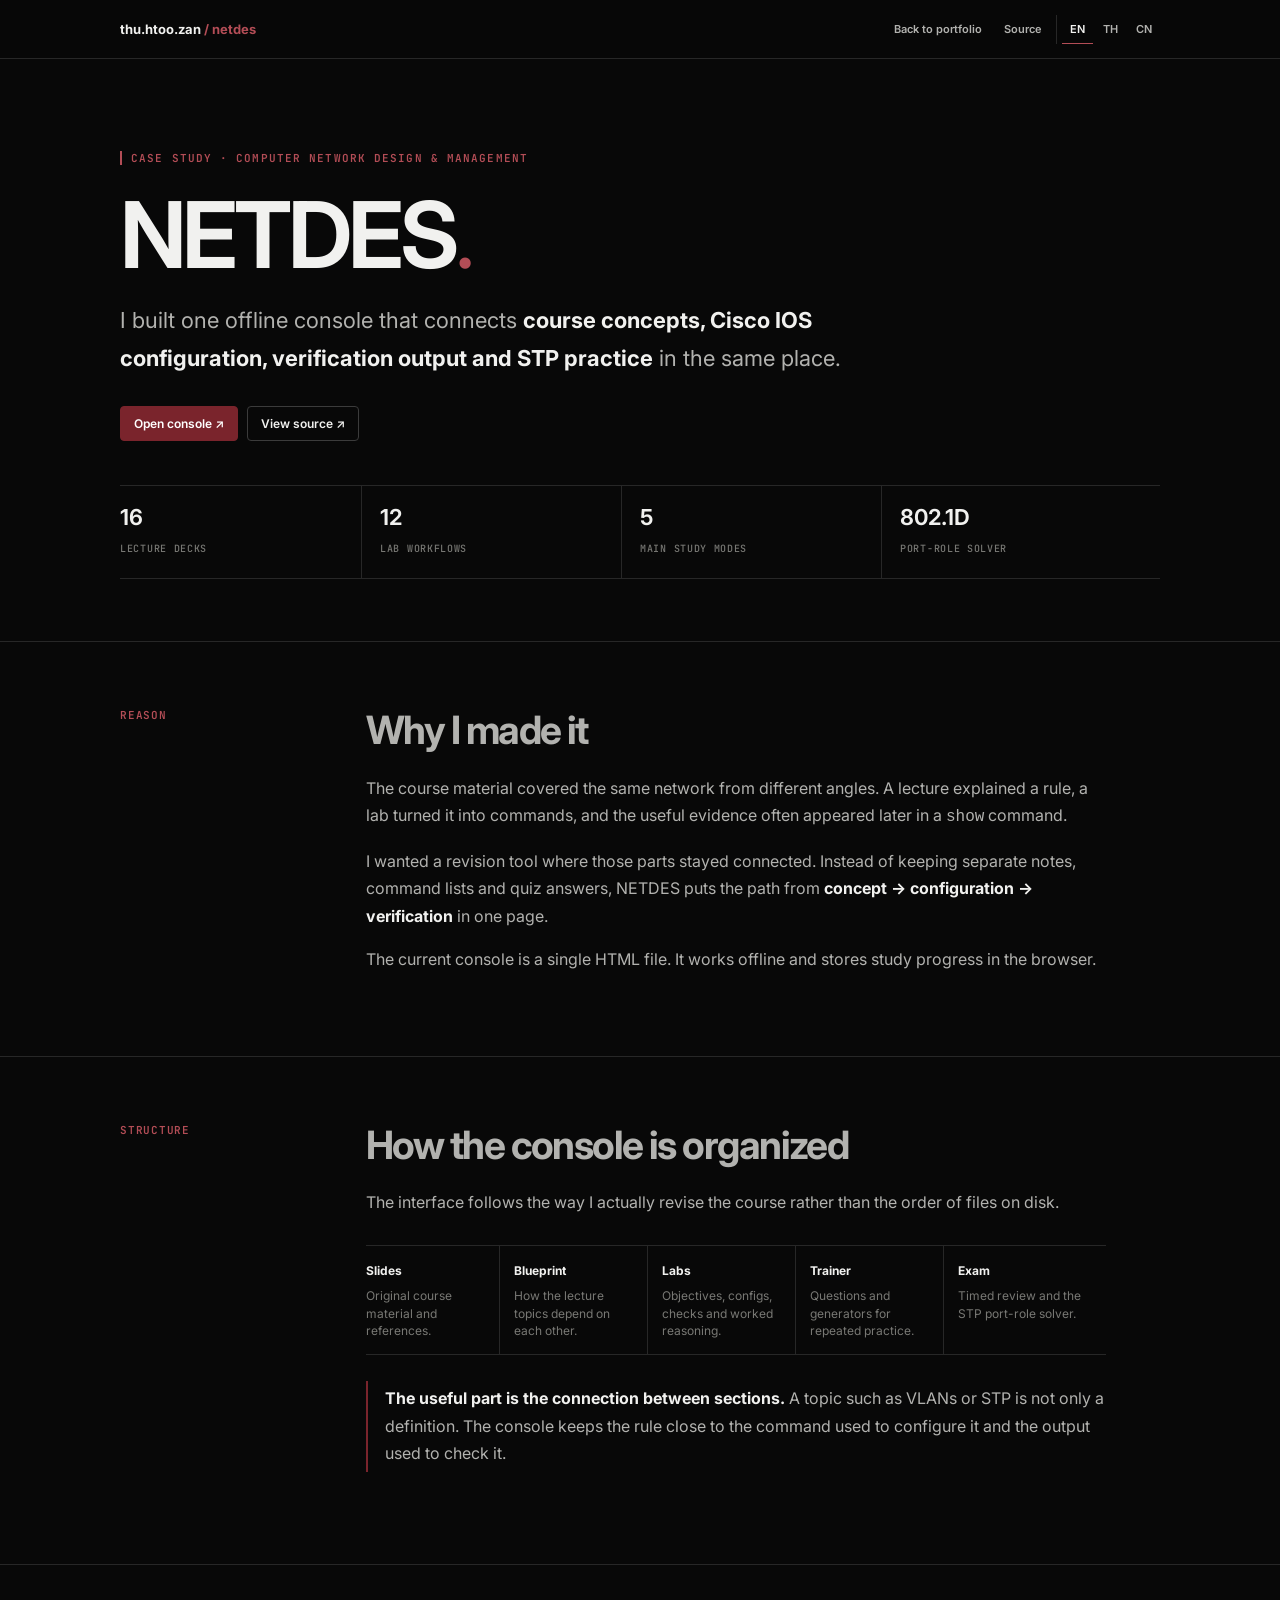
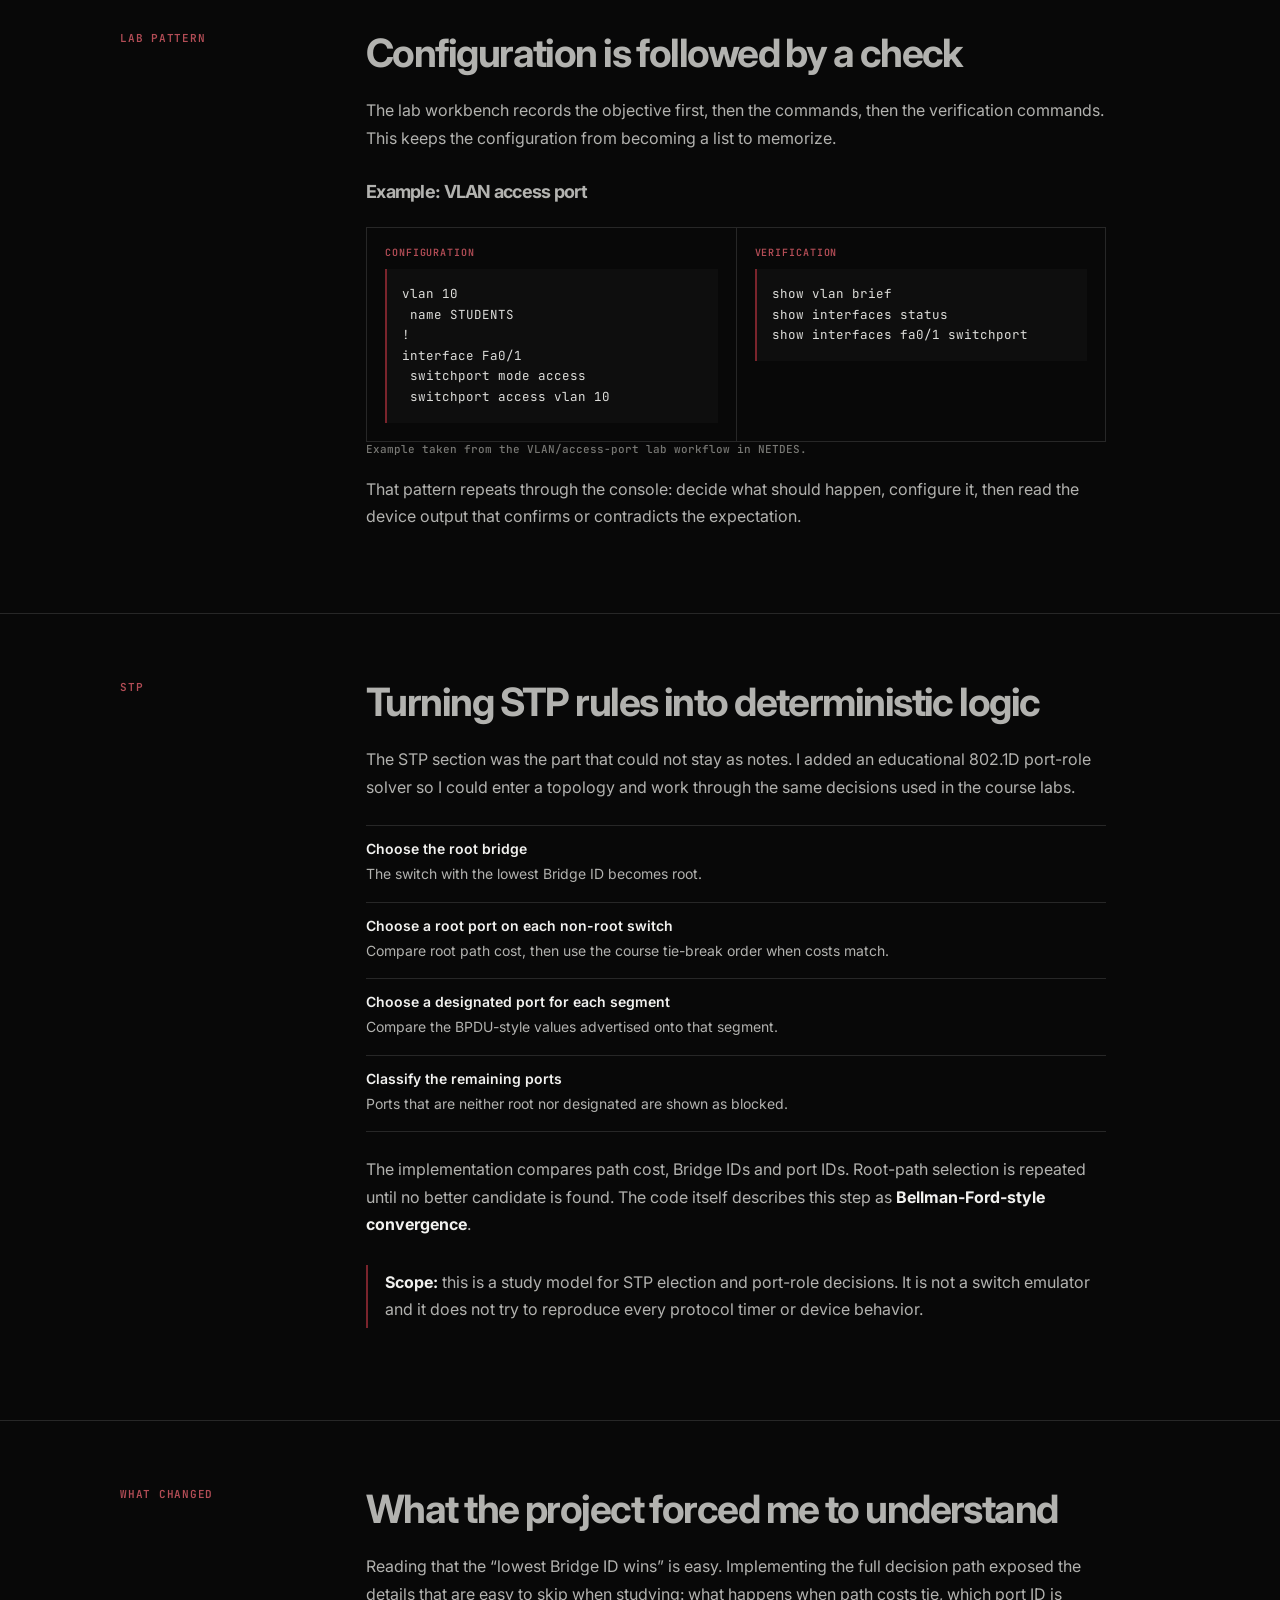
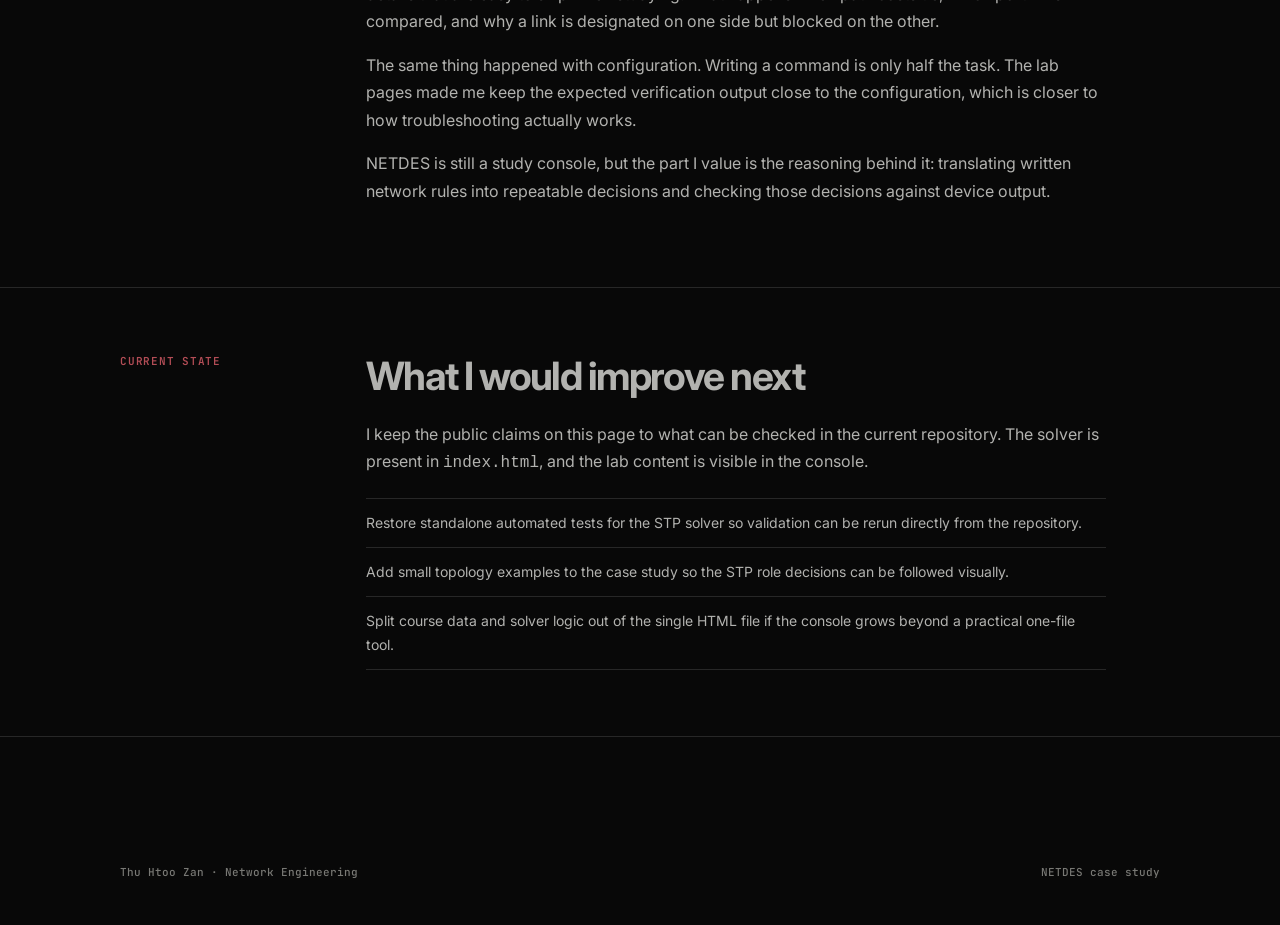
==== commit ce8814cb: "Finish portfolio identity cleanup" ====
--- a/projects/netdes/index.html
+++ b/projects/netdes/index.html
@@ -5,7 +5,7 @@
 <meta name="viewport" content="width=device-width,initial-scale=1">
 <title>NETDES Case Study | Thu Htoo Zan</title>
 <meta name="description" content="NETDES case study: how I turned Computer Network Design & Management course material into an offline console for labs, verification and STP practice.">
-<meta name="theme-color" content="#050505">
+<meta name="theme-color" content="#080808">
 <link rel="canonical" href="https://zann208.github.io/projects/netdes/">
 <link rel="preconnect" href="https://fonts.googleapis.com">
 <link rel="preconnect" href="https://fonts.gstatic.com" crossorigin>
@@ -63,7 +63,7 @@
 
 <section class="sec"><div class="wrap sec-grid"><div class="sec-no">What changed</div><div class="copy"><h2>What the project forced me to understand</h2><p>Reading that the “lowest Bridge ID wins” is easy. Implementing the full decision path exposed the details that are easy to skip when studying: what happens when path costs tie, which port ID is compared, and why a link is designated on one side but blocked on the other.</p><p>The same thing happened with configuration. Writing a command is only half the task. The lab pages made me keep the expected verification output close to the configuration, which is closer to how troubleshooting actually works.</p><p>NETDES is still a study console, but the part I value is the reasoning behind it: translating written network rules into repeatable decisions and checking those decisions against device output.</p></div></div></section>
 
-<section class="sec"><div class="wrap sec-grid"><div class="sec-no">Current state</div><div class="copy"><h2>What I would improve next</h2><p>I keep the public claims on this page to what can be checked in the current repository. The solver is present in <code>index.html</code>, and the lab content is visible in the console.</p><div class="next"><div><b>01</b>Restore standalone automated tests for the STP solver so validation can be rerun directly from the repository.</div><div><b>02</b>Add small topology examples to the case study so the STP role decisions can be followed visually.</div><div><b>03</b>Split course data and solver logic out of the single HTML file if the console grows beyond a practical one-file tool.</div></div></div></div></section>
+<section class="sec"><div class="wrap sec-grid"><div class="sec-no">Current state</div><div class="copy"><h2>What I would improve next</h2><p>I keep the public claims on this page to what can be checked in the current repository. The solver is present in <code>index.html</code>, and the lab content is visible in the console.</p><div class="next"><div>Restore standalone automated tests for the STP solver so validation can be rerun directly from the repository.</div><div>Add small topology examples to the case study so the STP role decisions can be followed visually.</div><div>Split course data and solver logic out of the single HTML file if the console grows beyond a practical one-file tool.</div></div></div></div></section>
 </main>
 <footer class="wrap footer"><span>Thu Htoo Zan · Network Engineering</span><span>NETDES case study</span></footer>
 </div>
